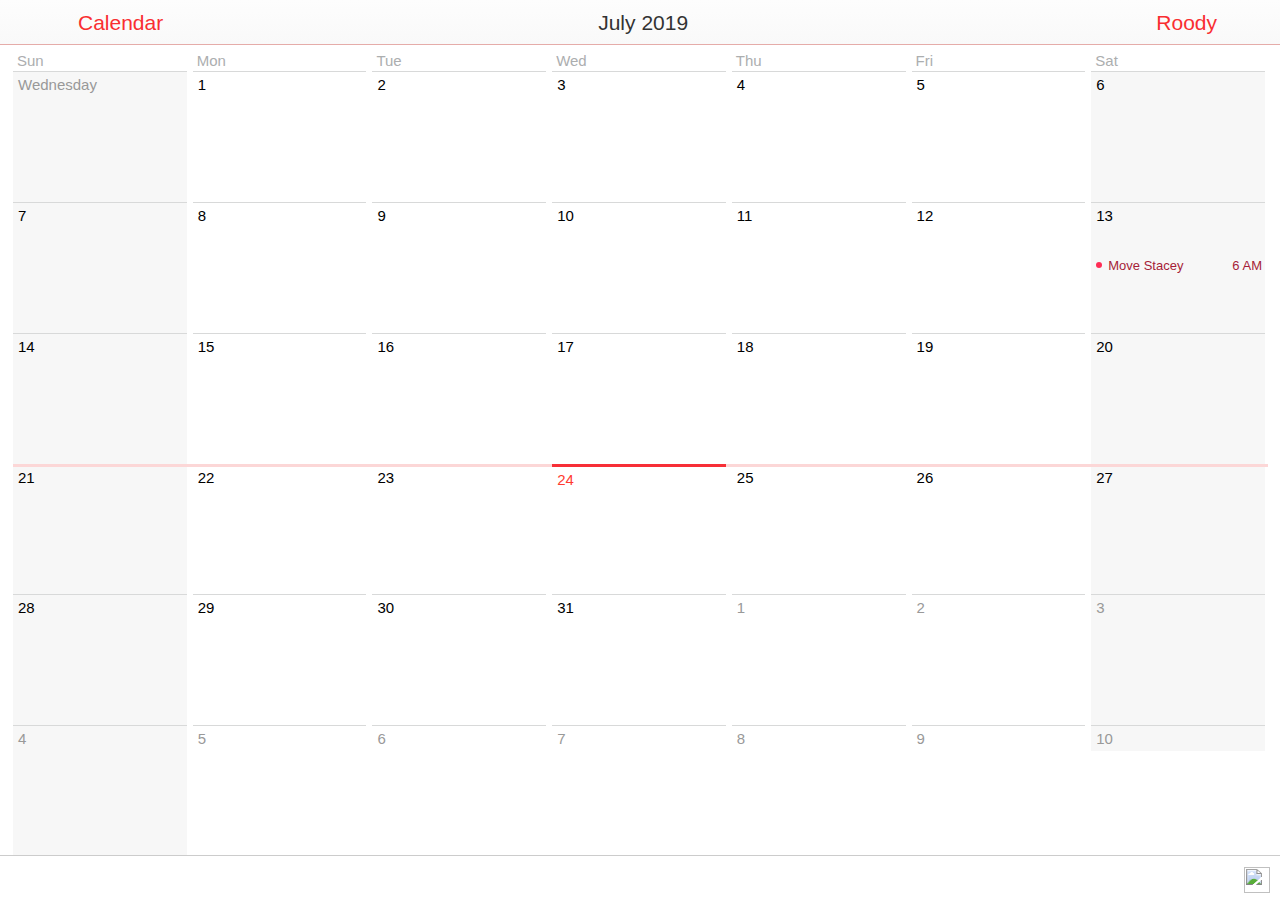
==== Calendar/src/main/webapp/index.html @ 83109dc8 "moved index.html" ====
<!DOCTYPE html>
<html lang="en-us">
  <head>
    <meta charset="utf-8">
    <link rel="shortcut icon" type="image/png" href="images/favicon.png">
    <title>iCloud Calendar</title>
    <link rel="stylesheet" href="style/stylesheet.css">
    <link rel="stylesheet" href="style/monthbody.css">
    <style type="text/css">html { touch-action: none; }</style>
    <style type="text/css">
      .atv4.calendar.editable-alarms .alarm-type .label,.atv4.calendar.editable-alarms .alarm-collection .alarm-item .label {
        line-height:1.9
      }
      .atv4.calendar.editable-alarms .alarm-type,.atv4.calendar.editable-alarms .alarm-type .dropdown,.atv4.calendar.editable-alarms,.atv4.calendar.editable-alarms .alarm-collection,.atv4.calendar.editable-alarms .alarm-collection .alarm-item,.atv4.calendar.editable-alarms .alarm-collection .alarm-item .dropdown {
        overflow:visible
      }
      .atv4.calendar.inspector-label.alarm {
        padding-top:7px
      }
    </style>
    <style type="text/css">
      html {
        touch-action: none;
      }
    </style>
    <style type="text/css">
      .sc1970 {
        cursor: auto;
      }
    </style>
    <style type="text/css">
      .atv4.calendar.attachmentsView div.addAttachment.button.sc-small-size label.sc-button-label,.attach-readOnly div.addAttachment.button.sc-small-size label.sc-button-label {
        padding:0 0 0 0;
        margin-right:1px;
        margin-left:10px;
        text-align:left
      }
      .atv4.calendar.attachmentsView div.addAttachment.button.sc-small-size .upload-drop-target-container,.attach-readOnly div.addAttachment.button.sc-small-size .upload-drop-target-container {
        display:block
      }
      .atv4.calendar.attachmentsView div.addAttachment.button.sc-small-size .upload-drop-target-container .upload-drop-target-file,.attach-readOnly div.addAttachment.button.sc-small-size .upload-drop-target-container .upload-drop-target-file {
        position:absolute;
        top:0;
        right:0;
        bottom:0;
        background:black;
        opacity:0;
        cursor:pointer
      }
      .atv4.calendar.attachmentsView .sc-list-view .sc-list-item-view label,.attach-readOnly .sc-list-view .sc-list-item-view label {
        padding-right:16px
      }
      .atv4.calendar.attachmentsView .sc-list-view .sc-list-item-view.sel,.attach-readOnly .sc-list-view .sc-list-item-view.sel {
        background:none
      }
      .atv4.calendar.attachmentsView .sc-list-view .sc-list-item-view a.url,.attach-readOnly .sc-list-view .sc-list-item-view a.url {
        color:#B3B3B3;
        right:20px;
        left:19px;
        position:absolute;
        text-decoration:none;
        top:3px;
        padding-bottom:1px;
        overflow:hidden;
        text-overflow:ellipsis;
        white-space:nowrap
      }
      .atv4.calendar.attachmentsView .sc-list-view .sc-list-item-view a.url.link,.attach-readOnly .sc-list-view .sc-list-item-view a.url.link {
        color:#167efb
      }
      .atv4.calendar.attachmentsView .sc-list-view .sc-list-item-view a.link:hover,.attach-readOnly .sc-list-view .sc-list-item-view a.link:hover {
        text-decoration:underline
      }
      .atv4.calendar.attachmentsView .sc-list-view .sc-list-item-view img.attachment-icon,.attach-readOnly .sc-list-view .sc-list-item-view img.attachment-icon {
        margin-top:2px
      }
      .atv4.calendar.attachmentsView .sc-list-view .sc-list-item-view div.remove-attachment,.attach-readOnly .sc-list-view .sc-list-item-view div.remove-attachment {
        background-image: url("/applications/calendar/1907Project36/frameworks/calendar/secondary/event_inspector/attachments/1907Project36/en-us/stylesheet-1.png");
        background-position: 0px -16px;
        background-repeat:no-repeat;
        width:16px;
        height:16px;
        right:0;
        top:3px;
        position:absolute
      }
      .atv4.calendar.attachmentsView .sc-list-view .sc-list-item-view div.remove-attachment.active,.attach-readOnly .sc-list-view .sc-list-item-view div.remove-attachment.active {
        background-image: url("/applications/calendar/1907Project36/frameworks/calendar/secondary/event_inspector/attachments/1907Project36/en-us/stylesheet-1.png");
        background-position: 0px 0px;
        background-repeat:no-repeat
      }
        .atv4.calendar.attachmentsView .inspector-label.invitee-warning,.attach-readOnly .inspector-label.invitee-warning {
          line-height:16px;color:#686A6C
        }
        .cw-alert.sc-pane.sc-panel a.attachment-alert {
          color:#0067e8
        }
        .cw-alert.sc-pane.sc-panel a.attachment-alert:link,.cw-alert.sc-pane.sc-panel a.attachment-alert:visited {
          text-decoration:none
        }
        .cw-alert.sc-pane.sc-panel a.attachment-alert:hover {
          text-decoration:underline
        }
  </style>
  </head>
  <body class="sc-theme box-shadow border-rad chrome windows webkit en-us sc-blur" style="overflow: hidden;">
    <div class="atv4 calendar sc-view sc-pane sc-main focus" style="left: 0px; right: 0px; top: 0px; bottom: 0px; min-width: 950px; min-height: 550px;">
      <div class="sc-view app-view" style="left: 0px; right: 0px; top: 0px; bottom: 0px; ">
        <div class="atv4 calendar sc1970 sc-view sc-split-view split sc-layout-horizontal" style="left: 0px; right: 0px; top: 0px; bottom: 0px; ">
          <div class="atv4 calendar sc1970 sc-view right main-content" style="left: 0px; top: 0px; bottom: 0px; width: 100%;">
            <div class="atv4 calendar sc1970 sc-view main-header" style="left: 0px; right: 0px; top: 0px; height: 44px; ">
              <div class="atv4 calendar sc1970 sc-view navigation-control display-header month-view" style="left: 50%; top: 4px; width: 203.188px; height: 36px; margin-left: calc(-197.875px  / 2);">
                <div id="sc2117" class="atv4 calendar sc1970 sc-view sc-label-view navigation-control-date large-display-text label sc-huge-size" style="left: 1px; right: 0px; top: 0px; bottom: 0px; text-align: center;"></div>
                <div id="sc2119" class="atv4 calendar sc1970 sc-view arrow previous-arrow" style="left: 0px; width: 36px; top: 0px; height: 36px; ">
                  <div class="arrow-image"></div>
                </div>
                <div id="sc2122" class="atv4 calendar sc1970 sc-view arrow next-arrow" style="right: 0px; width: 36px; top: 0px; height: 36px; ">
                  <div class="arrow-image"></div>
                </div>
              </div>
              <div class="atv4 icloud-controls calendar sc1970 sc-view app-switcher" style="left: 0px; width: 180.229px; top: 0px; height: 44px;">
                <div class="atv4 icloud-controls calendar borderless sc1970 sc-view sc-button-view large-display-text button sc-huge-size" style="left: 13px; right: 0px; top: -6px; bottom: 0px; ">
                  <label id="sc2326-label" class="sc-button-label sc-huge-size ellipsis">Calendar</label>
                  <div class="icloud-text image"></div>
                </div>
              </div>
              <div class="atv4 icloud-controls calendar sc1970 sc-view account-menu" style="right: 0px; top: 0px; width: 129.896px; height: 44px;">
                <div class="atv4 icloud-controls calendar borderless sc1970 sc-view sc-button-view account-menu large-display-text button sc-huge-size" style="left: 0px; right: 45px; top: -5px; bottom: 0px;">
                  <label id="sc2328-label" class="sc-button-label sc-huge-size ellipsis">Roody</label>
                </div>
              </div>
            </div>
            <div class="atv4 calendar sc1970 sc-view sc-container-view main-container">
              <div class="atv4 calendar sc1970 sc-view sc-container-view" style="left: 0px; right: 0px; top: 0px; bottom: 0px; min-width: 600px; ">
                <div id="sc2730" class="atv4 calendar sc1970 sc-view month-tab" style="left: 10px; right: 12px; top: 0px; bottom: 0px; ">
                  <div role="grid" class="atv4 calendar sc1970 sc-view month-canvas month month-calendar" style="left: 0px; right: 0px; top: 0px; bottom: 0px;">
                    <div class="labels">  </div>
                    <div class="headings">
                      <div class="col col1">
                        Sun
                      </div>
                      <div class="col col2">
                        Mon
                      </div>
                      <div class="col col3">
                        Tue
                      </div>
                      <div class="col col4">
                        Wed
                      </div>
                      <div class="col col5">
                        Thu
                      </div>
                      <div class="col col6">
                        Fri
                      </div>
                      <div class="col col7">
                        Sat
                      </div>
                    </div>
                    <div class="month-body" role="rowgroup">
                      <div class="row row1">
                        <div role="gridcell" class="col col1 weekend">
                          <div class="cell-container">
                            <div class="dt"></div>
                          </div>
                        </div>
                        <div role="gridcell" class="col col2">
                          <div class="cell-container">
                            <div class="dt"></div>
                          </div>
                        </div>
                        <div role="gridcell" class="col col3">
                          <div class="cell-container">
                            <div class="dt"></div>
                          </div>
                        </div>
                        <div role="gridcell" class="col col4">
                          <div class="cell-container">
                            <div class="dt"></div>
                          </div>
                        </div>
                        <div role="gridcell" class="col col5">
                          <div class="cell-container">
                            <div class="dt"></div>
                          </div>
                        </div>
                        <div role="gridcell" class="col col6">
                          <div class="cell-container">
                            <div class="dt"></div>
                          </div>
                        </div>
                        <div role="gridcell" class="col col7 weekend">
                          <div class="cell-container">
                            <div class="dt"></div>
                          </div>
                        </div>
                      </div>
                      <div class="row row2">
                        <div role="gridcell" class="col col1 weekend">
                          <div class="cell-container">
                            <div class="dt"></div>
                          </div>
                        </div>
                        <div role="gridcell" class="col col2">
                          <div class="cell-container">
                            <div class="dt"></div>
                          </div>
                        </div>
                        <div role="gridcell" class="col col3">
                          <div class="cell-container">
                            <div class="dt"></div>
                          </div>
                        </div>
                        <div role="gridcell" class="col col4">
                          <div class="cell-container">
                            <div class="dt"></div>
                          </div>
                        </div>
                        <div role="gridcell" class="col col5">
                          <div class="cell-container">
                            <div class="dt"></div>
                          </div>
                        </div>
                        <div role="gridcell" class="col col6">
                          <div class="cell-container">
                            <div class="dt"></div>
                          </div>
                        </div>
                        <div role="gridcell" class="col col7 weekend">
                          <div class="cell-container">
                            <div class="dt"></div>
                          </div>
                        </div>
                      </div>
                      <div class="row row3">
                        <div role="gridcell" class="col col1 weekend">
                          <div class="cell-container">
                            <div class="dt"></div>
                          </div>
                        </div>
                        <div role="gridcell" class="col col2">
                          <div class="cell-container">
                            <div class="dt"></div>
                          </div>
                        </div>
                        <div role="gridcell" class="col col3">
                          <div class="cell-container">
                            <div class="dt"></div>
                          </div>
                        </div>
                        <div role="gridcell" class="col col4">
                          <div class="cell-container">
                            <div class="dt"></div>
                          </div>
                        </div>
                        <div role="gridcell" class="col col5">
                          <div class="cell-container">
                            <div class="dt"></div>
                          </div>
                        </div>
                        <div role="gridcell" class="col col6">
                          <div class="cell-container">
                            <div class="dt"></div>
                          </div>
                        </div>
                        <div role="gridcell" class="col col7 weekend">
                          <div class="cell-container">
                            <div class="dt"></div>
                          </div>
                        </div>
                      </div>
                      <div class="row row4">
                        <div role="gridcell" class="col col1 weekend">
                          <div class="cell-container">
                            <div class="dt"></div>
                          </div>
                        </div>
                        <div role="gridcell" class="col col2">
                          <div class="cell-container">
                            <div class="dt"></div>
                          </div>
                        </div>
                        <div role="gridcell" class="col col3">
                          <div class="cell-container">
                            <div class="dt"></div>
                          </div>
                        </div>
                        <div role="gridcell" class="col col4">
                          <div class="cell-container">
                            <div class="dt"></div>
                          </div>
                        </div>
                        <div role="gridcell" class="col col5">
                          <div class="cell-container">
                            <div class="dt"></div>
                          </div>
                        </div>
                        <div role="gridcell" class="col col6">
                          <div class="cell-container">
                            <div class="dt"></div>
                          </div>
                        </div>
                        <div role="gridcell" class="col col7 weekend">
                          <div class="cell-container">
                            <div class="dt"></div>
                          </div>
                        </div>
                      </div>
                      <div class="row row5">
                        <div role="gridcell" class="col col1 weekend">
                          <div class="cell-container">
                            <div class="dt"></div>
                          </div>
                        </div>
                        <div role="gridcell" class="col col2">
                          <div class="cell-container">
                            <div class="dt"></div>
                          </div>
                        </div>
                        <div role="gridcell" class="col col3">
                          <div class="cell-container">
                            <div class="dt"></div>
                          </div>
                        </div>
                        <div role="gridcell" class="col col4">
                          <div class="cell-container">
                            <div class="dt"></div>
                          </div>
                        </div>
                        <div role="gridcell" class="col col5">
                          <div class="cell-container">
                            <div class="dt"></div>
                          </div>
                        </div>
                        <div role="gridcell" class="col col6">
                          <div class="cell-container">
                            <div class="dt"></div>
                          </div>
                        </div>
                        <div role="gridcell" class="col col7 weekend">
                          <div class="cell-container">
                            <div class="dt"></div>
                          </div>
                        </div>
                      </div>
                      <div class="row row6" role="row">
                        <div role="gridcell" class="col col1 weekend">
                          <div class="cell-container">
                            <div class="dt"></div>
                          </div>
                        </div>
                        <div role="gridcell" class="col col2 monday ">
                          <div class="cell-container">
                            <div class="dt"></div>
                          </div>
                        </div>
                        <div role="gridcell" class="col col3">
                          <div class="cell-container">
                            <div class="dt"></div>
                          </div>
                        </div>
                        <div role="gridcell" class="col col4">
                          <div class="cell-container">
                            <div class="dt"></div>
                          </div>
                        </div>
                        <div role="gridcell" class="col col5">
                          <div class="cell-container">
                            <div class="dt"></div>
                          </div>
                        </div>
                        <div role="gridcell" class="col col6">
                          <div class="cell-container">
                            <div class="dt"></div>
                          </div>
                        </div>
                        <div role="gridcell" class="col col7">
                          <div class="cell-container">
                            <div class="dt"></div>
                          </div>
                        </div>
                      </div>
                    </div>
                  </div>
                  <div tabindex="0" id="sc2750" class="atv4 calendar sc1970 sc-view sc-collection-view month month-events collection num-rows5" style="left: 0px; right: 0px; top: 27px; bottom: 0px;">
                    <div id="sc2750-1" class="atv4 calendar sc1970 sc-view sc-collection-item sc-static-layout event timed single-day row2 col7"><div class="container" style="top: 28px; color:#a61d37;">
                        <div class="bg" style="background-color: rgb(255, 45, 85);"></div>
                        <div class="event-dot small" style="background-color: #ff2d55;"></div>
                        <div class="time">6 <span class="ampm">AM</span></div>
                        <div class="title">Move Stacey</div>
                      </div>
                    </div>
                    <div id="sc2750-216" class="atv4 calendar sc1970 sc-view sc-collection-item sc-static-layout event sel timed single-day row4 col1">

                    </div>
                  </div>
                </div>
              </div>
            </div>
            <div class="atv4 calendar sc1970 sc-view main-footer" style="left: 0px; right: 0px; bottom: 0px; height: 44px; ">
              <div class="atv4 calendar sc1970 sc-view first-section sc-static-layout" style="left: 0px; right: 0px; top: 7px; bottom: 0px; flex-basis: 122.719px;">
              </div>
              <div class="atv4 calendar sc1970 sc-view middle-section sc-static-layout">

              </div>
              <div class="sc1970 sc-view last-section sc-static-layout" style="flex-basis: 122.719px;">
                <div role="button" title="New Event" alt="New Event" id="sc2298" class="atv4 calendar borderless sc1970 sc-view sc-button-view sc-static-layout button sc-regular-size icon" style tabindex="0">
                  <label class="sc-button-label sc-regular-size icon">
                    <img src="images/add_event.png" class="icon add-event-icon">
                  </label>
                </div>
              </div>
            </div>
          </div>
        </div>
        <div class="sc-view app-line top"></div>
        <div class="sc-view app-line bottom"></div>
      </div>
    </div>
    <div role="dialog" class="atv4 calendar sc-view sc-pane sc-panel sc-palette sc-picker pop-over event-inspector-panel focus picker popme" style="left: 482.703px; width: 380px; top: 235px; height: 496px; max-height: 612px;">
      <div class="sc-pointer" style="margin-top: 0px"></div>
      <div class="sc-view picker-contentView" style="left: 0px; right: 0px; top: 0px; bottom: 0px; ">
        <div class="atv4 calendar sc-view event-inspector-bottom" style="left: 5px; right: 5px; bottom: 1px; height: 43px; ">
          <div id="sc4861" class="atv4 calendar sc-view text-align-left" style="left: 12px; width: 120px; bottom: 4px; height: 26px; ">
            <div class="atv4 calendar borderless sc-view sc-button-view delete-button sc-static-layout button sc-regular-size" style="left: 0px; width: auto; bottom: 0px; height: 26px;">
              <label id="sc4957-label" class="sc-button-label sc-regular-size ellipsis">Delete</label>
            </div>
          </div>
          <div class="sc-view text-align-right" style="right: 14px; width: 220px; bottom: 4px; height: 26px; ">
            <div class="atv4 calendar borderless sc-view sc-button-view vertical-align-middle sc-static-layout button sc-regular-size cancel" style="right: 23px; width: auto; bottom: 0px; height: 26px;">
              <label id="sc4852-label" class="sc-button-label sc-regular-size ellipsis">Cancel</label>
            </div>
            <div class="calendar sc-view action-button-separator vertical-align-middle sc-static-layout"></div>
            <div class="atv4 calendar borderless sc-view sc-button-view vertical-align-middle sc-static-layout button sc-regular-size def" style="right: 0px; width: auto; bottom: 0px; height: 26px;">
              <label class="sc-button-label sc-regular-size ellipsis">OK</label>
            </div>
          </div>
        </div>
        <div class="sc-view sc-container-view" style="left: 10px; right: 10px; top: 1px; bottom: 45px; ">
          <div class="atv4 calendar sc-view event-panel-content-view" style="left: 0px; right: 0px; top: 0px; bottom: 0px; ">
            <div class="atv4 calendar sc-view sc-text-field-view inspector-title not-empty text-field sc-huge-size" style="left: 10px; right: 44px; top: 10px; height: 32px;">
              <div class="border"></div>
              <div class="padding">
                <div aria-hidden="true" class="hint ellipsis sc-hidden">Event Title</div>
                <input class="field" style="color: rgb(60, 130, 34);">
              </div>
            </div>
            <div class="atv4 square calendar-popup sc-view sc-button-view sc-select-view custom-popup-button calendar-selector-popup color-menu-editable-inspector button sc-regular-size icon" style="right: 10px; width: 30px; top: 10px; height: 31px;">
              <label class="sc-button-label sc-regular-size ellipsis">
                <div class="selected-color " style="background-color:#65db39">
                  <div class="swatch-image"></div>
                </div>
              </label>
            </div>
            <div class="atv4 calendar sc-view sc-text-field-view text-field sc-regular-size" style="left: 10px; right: 10px; top: 47px; height: 26px;">
              <div class="border"></div>
              <div class="padding">
                <div class="hint ellipsis">
                  Location
                </div>
                <input class="field">
              </div>
            </div>
            <div class="atv4 calendar sc-view sc-container-view" style="left: 0px; right: 0px; top: 82px; bottom: 0px; ">
              <div class="atv4 calendar sc-view sc-scroll-view falloff-scroll scroll" style="left: 0px; right: 0px; top: 0px; bottom: 14px; ">
                <div class="atv4 calendar sc-view sc-container-view" style="left: 0px; right: 0px; top: 0px; bottom: 0px; ">
                  <div class="atv4 calendar sc-view" style="left: 7px; right: 10px; top: 0px; height: 349px;">
                    <div class="atv4 calendar sc-view sc-label-view inspector-label label sc-regular-size" style="left: 0px; width: 81px; top: 4px; height: 19px; text-align: right; ">all-day</div>
                    <div class="atv4 calendar sc-view sc-button-view sc-checkbox-view sc-checkbox-control checkbox sc-regular-size" style="left: 83px; width: 20px; top: 5px; height: 20px; ">
                      <span class="button"></span>
                      <span class="label sc-regular-size"></span>
                    </div>
                    <div class="atv4 calendar sc-view sc-label-view inspector-label label sc-regular-size" style="left: 0px; width: 81px; top: 34px; height: 19px; text-align: right; ">from</div>
                    <div class="atv4 calendar sc-view sc-text-field-view not-empty text-field sc-regular-size" style="left: 88px; width: 103px; top: 29px; height: 26px; ">
                      <div class="border"></div>
                      <div class="padding">
                        <input class="field" type="text" name="sc5543" value="5/8/2019">
                      </div>
                    </div>
                    <div class="atv4 calendar sc-view event-time-fields" style="left: 195px; right: 0px; top: 29px; height: 26px; ">
                      <div class="atv4 calendar sc-view sc-text-field-view time-meridian not-empty text-field sc-regular-size" style="left: 0px; width: 59px; top: 0px; height: 26px; ">
                        <div class="border"></div>
                        <div class="padding">
                          <div aria-hidden="true" class="hint ellipsis sc-hidden"></div>
                          <input aria-label="" class="field" type="text" name="sc5560" value="12:00" spellcheck="false" tabindex="-1" maxlength="5096">
                        </div>
                      </div>
                      <div class="dropdown calendar atv4 sc-view sc-button-view sc-select-view time-meridian select-field-margin button sc-regular-size" style="left: 0px; right: 0px; top: 0px; bottom: 0px;">
                        <label id="sc5725-label" class="sc-button-label sc-regular-size ellipsis">PM</label>
                      </div>
                    </div>
                    <div id="sc4672" class="atv4 calendar sc-view sc-label-view inspector-label label sc-regular-size" style="left: 0px; width: 81px; top: 65px; height: 19px; text-align: right; ">to</div>
                    <div class="atv4 calendar sc-view sc-text-field-view not-empty text-field sc-regular-size" style="left: 88px; width: 103px; top: 60px; height: 26px;">
                      <div class="border"></div>
                      <div class="padding">
                        <div aria-hidden="true" class="hint ellipsis sc-hidden"></div>
                        <input aria-label="" class="field" type="text" name="sc4676" value="5/9/2019" spellcheck="true" maxlength="5096">
                      </div>
                    </div>
                    <div class="atv4 calendar sc-view event-time-fields" style="left: 195px; right: 0px; top: 60px; height: 26px; ">
                      <div class="atv4 calendar sc-view sc-text-field-view time-meridian not-empty text-field sc-regular-size" style="left: 0px; width: 59px; top: 0px; height: 26px;">
                        <div class="border"></div>
                        <div class="padding">
                          <div aria-hidden="true" class="hint ellipsis sc-hidden">
                          </div>
                          <input aria-label="" class="field" type="text" name="sc4693" value="1:00" spellcheck="false" maxlength="5096">
                        </div>
                      </div>
                      <div class="dropdown calendar atv4 sc-view sc-button-view sc-select-view time-meridian select-field-margin button sc-regular-size" style="left: 0px; right: 0px; top: 0px; bottom: 0px;">
                        <label id="sc4830-label" class="sc-button-label sc-regular-size ellipsis">PM</label>
                      </div>
                    </div>
                    <div class="atv4 calendar sc-view repeatTop" style="left: 0px; right: 0px; top: 101px; height: 26px; ">
                      <div id="sc4993" class="atv4 calendar sc-view sc-label-view inspector-label text-wrapping label sc-regular-size" style="left: 0px; width: 81px; top: 4px; height: 18px; text-align: right; ">repeat</div>
                      <div class="dropdown calendar atv4 sc-view sc-button-view sc-select-view button sc-regular-size" style="left: 88px; right: 0px; top: 0px; height: 26px;">
                        <label id="sc5059-label" class="sc-button-label sc-regular-size ellipsis">None</label>
                      </div>
                    </div>
                    <div class="atv4 calendar sc-view editable-alarms" style="left: 0px; right: 0px; top: 137px; height: 22px; ">
                      <div class="atv4 calendar sc-view alarm-type" style="left: 0px; right: 0px; top: 2px; height: 22px; ">
                        <div id="sc5118" class="atv4 calendar sc-view sc-label-view label inspector-label sc-regular-size" style="left: 0px; width: 81px; top: 0px; bottom: 0px; text-align: right;">alert</div>
                        <div class="dropdown calendar atv4 sc-view sc-button-view sc-select-view button sc-regular-size" style="left: 88px; right: 0px; top: 0px; bottom: 0px;">
                          <label id="sc5130-label" class="sc-button-label sc-regular-size ellipsis">None</label>
                        </div>
                      </div>
                    </div>
                    <div class="atv4 calendar sc-view" style="left: 0px; right: 0px; top: 174px; height: 38px; ">
                      <div id="sc5204" class="atv4 calendar sc-view sc-label-view inspector-label label sc-regular-size" style="left: 0px; width: 81px; top: 11px; height: 18px; text-align: right; ">invitees</div>
                      <div class="atv4 calendar sc-view" style="left: 88px; right: 0px; bottom: 7px; height: 30px; ">
                        <div class="atv4 calendar sc-view sc-text-field-view ck-ac-text-field-view add-invitee text-field sc-regular-size" style="left: 0px; right: 0px; top: 3px; height: 23px; ">
                          <div class="border"></div>
                          <div class="padding">
                            <div aria-hidden="true" class="hint ellipsis">Add Invitee…</div>
                            <input aria-label="Add Invitee…" class="field" type="text" name="sc5215" value="" spellcheck="false" tabindex="-1" maxlength="5096">
                          </div>
                        </div>
                      </div>
                    </div>
                    <div class="atv4 calendar sc-view attachmentsView" style="left: 0px; right: 0px; bottom: 110px; height: 37px; ">
                      <div class="atv4 calendar sc-view" style="left: 0px; right: 0px; top: 0px; bottom: 0px; ">
                        <div id="sc5337" class="atv4 calendar sc-view sc-label-view inspector-label label sc-regular-size" style="left: 0px; width: 81px; top: 16px; height: 18px; text-align: right; ">attachments</div>
                        <div class="atv4 calendar borderless sc-view sc-button-view addAttachment button sc-small-size" style="left: 80px; bottom: 3px; height: 22px; width: 83.0938px;">
                          <label id="sc5383-label" class="sc-button-label sc-small-size ellipsis">Add File…</label>
                          <div class="upload-drop-target-container">
                            <input class="upload-drop-target-file" type="file" multiple="multiple">
                          </div>
                        </div>
                      </div>
                    </div>
                    <div class="atv4 calendar sc-view url-view" style="left: 0px; right: 0px; bottom: 70px; height: 35px; ">
                      <div id="sc4795" class="atv4 calendar sc-view sc-label-view inspector-label label sc-regular-size" style="left: 0px; width: 81px; top: 7px; height: 19px; text-align: right; ">url</div>
                      <div tabindex="0" id="sc4799" class="atv4 calendar sc-view sc-text-field-view text-field sc-regular-size" style="left: 88px; right: 0px; top: 3px; height: 20px; ">
                        <div class="border"></div>
                        <div class="padding">
                          <div aria-hidden="true" class="hint ellipsis">None</div>
                          <input aria-label="None" class="field" type="text" name="sc4799" value="" spellcheck="false" tabindex="-1" maxlength="5096">
                        </div>
                      </div>
                    </div>
                    <div class="atv4 calendar sc-view note-view" style="left: 0px; right: 0px; bottom: 4px; height: 64px; ">
                      <div id="sc4805" class="atv4 calendar sc-view sc-label-view inspector-label label sc-regular-size" style="left: 0px; width: 81px; top: 7px; height: 19px; text-align: right; ">note</div>
                      <div tabindex="0" id="sc4809" class="atv4 calendar sc-view sc-text-field-view note-field text-area sc-regular-size" style="left: 88px; right: 0px; top: 3px; height: 59px; min-height: 59px; ">
                        <div class="border"></div>
                        <div class="padding">
                          <div aria-hidden="true" class="hint ">None</div>
                          <textarea aria-label="None" aria-multiline="true" class="field" name="sc4809" spellcheck="true" tabindex="-1" maxlength="10000" style="height: 56px; overflow: hidden;"></textarea>
                        </div>
                      </div>
                    </div>
                    </div>
                  </div>
                </div>
              </div>
            </div>
          </div>
        </div>
      </div>
    </div>
  </body>
</html>
<script src="javascript/main.js"></script>
<script src="javascript/header.js"></script>
<script src="javascript/event.js"></script>
---- Calendar/src/main/webapp/style/stylesheet.css ----
html[Attributes Style] {
    -webkit-locale: "en-us";
}

html {
    -ms-content-zooming: none;
}

html {
    touch-action: none;
}

body {
  position: absolute;
  margin: 0px;
  top: 0px;
  bottom: 0px;
  left: 0px;
  right: 0px;
  font-family: sans-serif;
  font-size: 12px;
  line-height: 1.4;
}

.sc-hidden {
    display: none !important;
}

.sc-view {
  cursor: default;
  overflow: hidden;
  position: absolute;
  margin: 0px;
  border: solid 0 transparent;
  -moz-user-select: -moz none;
  -khtml-user-select: none;
  -ms-user-select: none;
  -webkit-user-select: none;
  user-select: none;
  webkit-touch-callout: none;
  -webkit-tap-highlight-color: rgba(0,0,0,0);
}

.sc-view:focus {
  outline: none;
}

.sc-panel {
    overflow: visible;
    z-index: 100;
}

body {
  margin: 0px;
  padding: 0px;
  -webkit-font-smoothing: antialiased;
  font-family: 'SFNSText', 'Helvetica Neue', sans-serif;
  font-weight: 300;
  font-size: 15px;
  line-height: 1.2;
  -ms-content-zooming: none;
  text-rendering: optimizeLegibility;
}

body {
  background-color: white;
}

.sc-button-view {
    display: inline-block;
    vertical-align: middle;
    text-decoration: none;
}

.sc-button-view.sc-static-layout {
    margin: 0 4px;
}

.sc-view.sc-static-layout {
    position: relative;
}

.sc-pane {
  box-sizing: border-box;
  -webkit-box-sizing: border-box;
  -moz-box-sizing: border-box;
}

.atv4.button {
    cursor: pointer;
    border: 0px none;
    vertical-align: top;
    box-sizing: border-box;
    -webkit-box-sizing: border-box;
    -moz-box-sizing: border-box;
}

.app-line {
  z-index: 1;
  border-top: 1px solid;
}

.app-line.top {
  border-color: #e5aca9;
}

.app-line.top {
  left: 0px;
  right: 0px;
  top: 44px;
  height: 0px;
}

.app-line.bottom {
  border-color: #ccc;
}

.app-line.bottom {
  left: 0px;
  right: 0px;
  bottom: 44px;
  height: 0px;
}

.sc-label-view.sc-regular-size {
    font-size: 12px;
}


/* ------------------------ Header ---------------------------- */

.atv4.calendar.sc-main .main-header {
  background-image: -webkit-linear-gradient(#fdfdfd, #f9f9f9);
  background-image: linear-gradient(#fdfdfd, #f9f9f9);
}

.sc-label-view {
  text-align: left;
  white-space: pre-line;
}

.atv4.sc-label-view {
  color: #000;
}

.atv4.sc-huge-size {
  font-size: 21px;
}

.atv4.sc-label-view.sc-huge-size {
  line-height: 27px;
}

strong {
  font-weight: 500;
}

.next-arrow {
  right: 0px;
}

.display-header .next-arrow .arrow-image {
  left: 7px;
  background-position: -104px -690px;
}

/* ------------------------ End Header ---------------------------- */


.main-container {
  left: 0px;
  right: 0px;
  top: 44px;
  bottom: 44px;
  border-top: 1px solid #e5aca9;
  border-bottom: 1px solid #ccc;
  cursor: auto;
  overflow: hidden;
  margin: 0px;
  border: solid 0 transparent;
  user-select: none;
}

.headings {
  font-size: 15px;
  color: #acaeaf;
  top: 0px;
  height: 27px;
  line-height: 34px;
  left: 0px;
  right: 0;
}

.month-canvas.month .headings div {
  cursor: default;
  text-align: left;
  margin-left: 7px;
}

.atv4.icloud-controls.account-menu .sc-button-view.button .sc-button-label {
    text-align: right;
    padding-right: 18px;
}

.month .month-body {
  left: 0;
  right: 0;
  bottom: 0;
}

.month .row {
  left: 0;
  right: 0;
}

.month .row1 {
  top: 0;
}

.atv4 .large-display-text {
  /*font-family: 'SFNSDisplay', 'SFNSText', 'Helvetica Neue', sans-serif;*/
  font-family: 'Helvetica';
}

.month-canvas.month .month-body .row .this-week-line {
  left: 3px;
  right: 0;
  top: 0;
  height: 3px;
  background-color: #fcd7d7;
  z-index: 1;
}

div.col .cell-container {
  left: 3px;
  right: 3px;
  top: 0;
  bottom: 0;
  border-top: 1px solid #d8d9d9;
}

.today::before {
  content: '';
  display: inline-block;
  height: 3px;
  background: #f72f37;
  position: absolute;
  left: 3px;
  right: 3px;
  z-index: 2;
}

div.col.today .cell-container {
  border-top: 3px solid #fcd7d7;
}

.month-body div .col.today div {
  color: #ff3b30;
  font-weight: 500;
}

.atv4.calendar.month-canvas.month .month-body .off-month .cell-container {
  color: #999;
}

.dt {
  top: 4px;
  left: 5px;
  font-family: 'SFNSText', 'Helvetica Neue', sans-serif;
  font-size: 15px;
  font-weight: 300;
  line-height: 18px;
  text-rendering: optimizeLegibility;
}

.month-canvas.month .month-body .row div.col.weekend .cell-container {
  background-color: #f7f7f7;
}


/* ---------------------------- Footer -------------------------*/

.atv4.calendar.right.main-content .main-footer {
  display: -webkit-box;
  display: -moz-box;
  display: -ms-flexbox;
  display: -webkit-flex;
  display: flex;
  -webkit-box-flex-flow: row nowrap;
  -moz-box-flex-flow: row nowrap;
  -webkit-flex-flow: row nowrap;
  -ms-flex-flow: row nowrap;
  flex-flow: row nowrap;
}

.atv4.calendar.right.main-content .main-footer>* {
  display: -webkit-box;
  display: -moz-box;
  display: -ms-flexbox;
  display: -webkit-flex;
  display: flex;
  -webkit-box-flex-flow: row nowrap;
  -moz-box-flex-flow: row nowrap;
  -webkit-flex-flow: row nowrap;
  -ms-flex-flow: row nowrap;
  flex-flow: row nowrap;
}

.atv4.calendar.right.main-content .main-footer .last-section {
  -webkit-box-flex: 1 1 auto;
  -moz-box-flex: 1 1 auto;
  -webkit-flex: 1 1 auto;
  -ms-flex: 1 1 auto;
  flex: 1 1 auto;
  -ms-flex-pack: end;
  -webkit-justify-content: flex-end;
  justify-content: flex-end;
}

.atv4.sc-checkbox-view {
    color: #1a1a1a;
    margin-right: 4px;
    margin-left: 4px;
    vertical-align: middle;
    text-align: left;
}

.atv4.sc-regular-size {
    font-size: 13px;
}

.borderless.sc-button-view.button {
  margin: 0px;
  cursor: pointer;
}

.sc-regular-size.borderless.button {
    height: 44px;
}


/*  ----------------------- Footer Button Label ---------------------- */

.ellipsis {
    white-space: nowrap;
    overflow: hidden;
    text-overflow: ellipsis;
    -o-text-overflow: ellipsis;
    -ms-text-overflow: ellipsis;
}


/* ------------------------------New Event Button --------------- */

.sc-button-label {
    vertical-align: top;
}

.sc-button-view label {
    position: relative;
    display: block;
    line-height: 21px;
    text-align: center;
}

.atv4.button .sc-button-label {
    cursor: inherit;
    position: relative;
    display: block;
    text-align: center;
    margin-top: 0px;
    margin-left: 4px;
    margin-right: 4px;
    padding: 0px 5px 0px 5px;
}

.sc-regular-size.button .sc-button-label {
  font-size: 13px;
  min-height: 27px;
  line-height: 26px;
}

.atv4.borderless.sc-button-view.button .sc-button-label {
  cursor: inherit;
  top: 50%;
  color: #167efb;
  margin: 0px;
  padding: 0px 0px 0px 0px;
}

.atv4.sc-regular-size.borderless.button .sc-button-label {
  font-size: 17px;
  line-height: 24px;
  margin-top: -12px;
  padding: 0px 0px 0px 0px;
}

.main-footer .calendar.button.borderless .sc-button-label {
    color: #ff3b30;
}

.windows.webkit .atv4.sc-regular-size.borderless.button .sc-button-label {
    line-height: 25px;
}


/* ------------------------------- Image ----------------------------*/

.sc-view img {
    border: none;
}

.sc-button-view img {
    vertical-align: middle;
    margin-right: 2px;
    position: relative;
    top: -2px;
    left: -2px;
}

.button .add-event-icon {
    background-image: url(/C:/Users/Roody/Documents/GitHub/Calendar/images/background.png);
    background-position: -78px -503px;
    background-repeat: no-repeat;
}

.button .add-event-icon:hover {
    background-image: url(/C:/Users/Roody/Documents/GitHub/Calendar/images/background.png);
    background-position: -26px -529px;
    background-repeat: no-repeat;
}

.sc-button-label img {
    margin-right: 4px;
}

.sc-button-view.button .sc-button-label img {
    top: 1px;
    left: 0px;
    vertical-align: baseline;
}

.button.borderless img.icon {
    width: 26px;
    height: 26px;
}

.atv4.sc-pane.sc-picker.sc-panel.perfectBottom:after, .atv4.sc-pane.sc-picker.sc-panel.perfectTop:after, .atv4.sc-pane.sc-picker.sc-panel.perfectRight:after, .atv4.sc-pane.sc-picker.sc-panel.perfectLeft:after {
    border: 1px solid #d6d6d6;
    border: 1px solid rgba(0,0,0,0.1);
    position: absolute;
    top: -5px;
    bottom: -5px;
    left: 4px;
    right: 4px;
    padding-top: 5px;
    padding-bottom: 5px;
    border-radius: 5px;
    content: '';
}

.atv4.calendar.button.borderless.delete-button .sc-button-label, .sidebar-footer .atv4.calendar.button.borderless .sc-button-label, .main-footer .atv4.calendar.button.borderless .sc-button-label {
    color: #ff3b30;
}

.atv4.sc-pane.sc-panel:before {
    position: absolute;
    top: -5px;
    bottom: 0px;
    left: 0px;
    right: 0px;
    height: 100%;
    width: 100%;
    padding-top: 5px;
    padding-bottom: 5px;
    border-radius: 8px;
    content: '';
    background-color: white;
    box-shadow: 0px 0px 15px rgba(0,0,0,0.15), 0px 0px 1px 1px rgba(0,0,0,0.1);
}

.sc-pane.sc-picker.sc-panel:before {
    top: -9px;
    padding-top: 9px;
    padding-bottom: 9px;
}

/*---------------------- New Event Bottom Pointer ---------------------*/

.sc-pane.sc-panel.sc-picker .perfectLeft {
    position: absolute;
    width: 25px;
    height: 51px;
    top: 20px;
    right: -25px;
}

.sc-picker .perfectTop {
    position: absolute;
    width: 51px;
    height: 25px;
    bottom: -25px;
    left: 50%;
    margin-left: -25px;
}

.atv4.sc-pane.sc-picker .sc-pointer {
    background-image: url(/C:/Users/Roody/Documents/GitHub/Calendar/images/background.png);
    background-position: -134px -690px;
    background-repeat: no-repeat;
    position: absolute;
    width: 33px;
    height: 15px;
    z-index: 2;
}

.sc-pointer.perfectTop {
    bottom: -24px;
    left: 50%;
    margin-left: -17px;
}

.sc-pointer.perfectTop.extra-right {
    right: 6px;
    left: auto;
    margin-left: 0px;
}


/* ------------------------------- New Even Content ---------------- */

.sc-pane.sc-panel>.sc-view {
    border: 0px #444 solid;
}

.sc-picker.sc-panel>.sc-view {
    z-index: 1;
}

.sc-panel.pop-over .picker-contentView {
    overflow: visible;
}

.event-inspector-bottom {
    border-top: 1px solid #d9d9d9;
}

.month .col1, .safari .month .drag-view.col1 {
    width: 14.285714285714286%;
    left: 0%;
    right: auto;
}

.month .col7, .safari .month .drag-view.col7 {
    width: 14.285714285714286%;
    left: 85.714285714285716%;
    right: auto;
}

.month-events .sc-collection-item .title, .month-events .sc-collection-item .time, .month-events .sc-collection-item .end-time {
    position: static;
    display: block;
    padding-top: 3px;
    height: 18px;
    z-index: 13;
}

.month-events .sc-collection-item .title {
    margin-left: 19px;
    margin-right: 4px;
}

.month-events .sc-collection-item.timed .title {
    margin-right: 0;
}

.month-events .multi-row, .month-events .timed, .month-events .allday {
    position: absolute !important;
    overflow: hidden;
    line-height: 11px;
}

.month.num-rows5 .row1, .month.num-rows5 .row2, .month.num-rows5 .row3, .month.num-rows5 .row4, .month.num-rows5 .row5, .month.num-rows5 .row6 {
    height: 20%;
}

.month.num-rows5 .row2 {
  top: 20%;
}

/* --------------------------- New Event Right Buttons ------------- */

.text-align-right {
    text-align: right;
}

.calendar.vertical-align-middle {
    vertical-align: middle;
}

.sc-button-view.button.sc-static-layout {
    margin-left: 6px;
    margin-right: 6px;
}

.calendar.action-button-separator {
    display: inline-block;
    width: 1px;
    background-color: #dad9d4;
}

.event-inspector-bottom .action-button-separator {
    height: 20px;
    right: 11px;
}

.windows.webkit .atv4.sc-text-field-view.sc-huge-size {
    line-height: 29px;
}

.sc-text-field-view {
    border: none;
    overflow: visible;
    background: white;
}

.atv4.sc-text-field-view {
    color: #1a1a1a;
    border: 0px none;
    vertical-align: top;
    outline: none;
    box-sizing: border-box;
    -webkit-box-sizing: border-box;
    -moz-box-sizing: border-box;
}

.sc-text-field-view.sc-huge-size {
    font-size: 21px;
    line-height: 27px;
}

.calendar.inspector-title {
    font-size: 21px;
    color: #2B2B2B;
}

.sc-huge-size.text-field {
    min-height: 31px;
    max-height: 31px;
}

.sc-text-field-view.sc-huge-size {
    line-height: 29px;
}

.sc-text-field-view .border {
    position: absolute;
    top: 0px;
    left: 0px;
    bottom: 0px;
    right: 0px;
}

.webkit .sc-text-field-view .border {
    -webkit-appearance: textfield;
}

.atv4.sc-text-field-view .border {
    position: absolute;
    top: 0px;
    left: 0px;
    bottom: 0px;
    right: 0px;
    border: 1px;
    box-sizing: border-box;
    -webkit-box-sizing: border-box;
    -moz-box-sizing: border-box;
    border-style: solid;
    border-color: #d9d9d9;
    border-radius: 2px;
    -webkit-appearance: none !important;
    -webkit-transition-property: box-shadow, border;
    -moz-transition-property: box-shadow, border;
    transition-property: box-shadow, border;
    -webkit-transition-duration: 0.35s;
    -moz-transition-duration: 0.35s;
    transition-duration: 0.35s;
    box-shadow: inset 0px 1px 0px 0px #fafafa;
    -webkit-box-shadow: inset 0px 1px 0px 0px #fafafa;
    outline: none;
}

.sc-text-field-view .padding {
    top: 0px;
    left: 3px;
    bottom: 0px;
    right: 3px;
    position: absolute;
}

.atv4.sc-text-field-view .padding {
    left: 7px;
    right: 8px;
    top: 2px;
    bottom: 2px;
    box-sizing: border-box;
    -webkit-box-sizing: border-box;
    -moz-box-sizing: border-box;
    overflow: hidden;
    line-height: inherit;
}

body, dl, dt, dd, ul, ol, li, h1, h2, h3, h4, h5, h6, pre, code, form, fieldset, input, textarea, p, blockquote, th, td {
    margin: 0;
    padding: 0;
}

input, textarea, select {
    font-family: inherit;
    font-size: inherit;
    font-weight: inherit;
    -webkit-font-smoothing: inherit;
}

body textarea, body input {
    font-family: 'SFNSText', 'Helvetica Neue', sans-serif;
}

.windows.chrome .atv4.calendar.navigation-control .navigation-control-date {
  margin-top: 5px;
}

.sc-text-field-view input {
    position: absolute;
    top: 0px;
    left: 0px;
    width: 100%;
    bottom: 0px;
    right: 0px;
    display: block;
    background: transparent;
    vertical-align: middle;
    border: none;
    outline: none;
    -webkit-appearance: none;
}

.sc-text-field-view input {
    color: #1a1a1a;
}

.atv4.calendar.navigation-control .navigation-control-date {
  margin-top: 4px;
  cursor: default;
  pointer-events: none;
}

.padding .field {
    font-size: inherit;
    font-family: inherit;
    outline: none;
    box-sizing: border-box;
    -webkit-box-sizing: border-box;
    -moz-box-sizing: border-box;
    vertical-align: middle;
    line-height: inherit;
}

.atv4.square.button {
    border: 1px solid #d9d9d9;
    border-radius: 3px;
    box-shadow: 0px 1px 1px #fafafa;
    background-color: #fafafa;
}

.atv4.calendar.navigation-control .navigation-control-date {
  color: #333;
}

.atv4.calendar.label.sc-huge-size {
  font-weight: 300;
}

.sc-regular-size.square.button {
    height: 26px;
    max-height: 26px;
    min-height: 26px;
    min-width: 68px;
}

.sc-select-view.calendar-selector-popup.color-menu-editable-inspector {
    min-width: 30px;
    max-height: 31px;
}

.square.button .sc-button-label {
    color: #167efb;
}

.square.button .sc-button-label {
    font-size: 15px;
    line-height: 24px;
}

.calendar-popup.sc-select-view .sc-button-label {
    position: absolute;
    left: 0;
    top: 0;
    right: 0;
    bottom: 0;
}

.square.button .sc-button-label {
    line-height: 25px;
}

.sc-select-view .selected-color {
    position: absolute;
    left: 5px;
    top: 7px;
    width: 10px;
    height: 10px;
    -moz-border-radius: 5px;
    -webkit-border-radius: 5px;
    border-radius: 5px;
}

.color-menu-editable-inspector .selected-color {
    top: 10px;
}

.swatch-image {
    position: absolute;
    left: 0;
    right: 0;
    top: 0;
    bottom: 0;
}

.sc-text-field-view.sc-regular-size {
    font-size: 15px;
    line-height: 22px;
}

.sc-text-field-view.sc-regular-size.text-field {
    min-height: 26px;
    max-height: 26px;
}

.hint {
    position: absolute;
    left: 0;
    right: 0;
    top: 0;
    bottom: 0;
    box-sizing: border-box;
    -webkit-box-sizing: border-box;
    -moz-box-sizing: border-box;
    color: #b3b3b3;
    line-height: inherit;
}

.sc-label-view.sc-regular-size {
    line-height: 17px;
}

.atv4.calendar.sc-view.sc-label-view.inspector-label.text-wrapping, .atv4.calendar.inspector-label {
    font-weight: 500;
    color: #bbbbbb;
}

.sc-checkbox-view.sc-regular-size {
    line-height: 17px;
}

.sc-checkbox-view.sel .button {
    background-size: 168px 911px;
    background-image: url(/C:/Users/Roody/Documents/GitHub/Calendar/images/background.png);
    background-position: -144px -610px;
    background-repeat: no-repeat;
}

.sc-checkbox-view .button {
    width: 16px;
    height: 16px;
    position: absolute;
    top: 0px;
    background-image: url(/C:/Users/Roody/Documents/GitHub/Calendar/images/background.png);
    background-position: 0px -626px;
    background-repeat: no-repeat;
}

.atv4.sc-checkbox-view .label {
    display: inline-block;
    padding-left: 20px;
    color: #1a1a1a;
}

.event-time-fields {
    overflow: visible;
}

.atv4.dropdown.button {
    cursor: default;
    border: 1px solid #d9d9d9;
    border-radius: 3px;
    box-shadow: 0px 1px 1px #fafafa;
    background-color: #fafafa;
}

.event-inspector-panel .scroll .time-meridian {
    float: left;
    position: relative;
    margin-right: 4px;
}

.event-inspector-panel .scroll .select-field-margin {
    margin-left: 0;
}

.sc-regular-size.dropdown.button {
    min-width: 68px;
    height: 26px;
    max-height: 26px;
    min-height: 26px;
    padding-right: 22px;
}

.dropdown.button .sc-button-label {
    cursor: default;
    color: #363636;
    padding: 0px 0px 0px 1px;
    text-align: left;
    min-height: 0px;
}

.dropdown.button .sc-button-label {
    font-size: 15px;
    line-height: 24px;
}

.dropdown.button .sc-button-label {
    line-height: 25px;
}

.atv4.dropdown.button:after {
    content: '';
    position: absolute;
    top: 4px;
    right: 6px;
    width: 16px;
    height: 16px;
    background-image: url(/C:/Users/Roody/Documents/GitHub/Calendar/images/background.png);
    background-position: -48px -690px;
    background-repeat: no-repeat;
}

.atv4.sc-small-size.borderless.button .sc-button-label {
    font-size: 15px;
    line-height: 20px;
    margin-top: -9px;
    padding: 0px 0px 0px 0px;
}

.windows.webkit .atv4.sc-small-size.borderless.button .sc-button-label {
    line-height: 21px;
}

.event-inspector-panel .note-field {
    -webkit-transform: translateZ(0);
}

.sc-text-field-view textarea {
    position: absolute;
    top: 0px;
    left: 0px;
    width: 100%;
    bottom: 0px;
    right: 0px;
    display: block;
    background: transparent;
    vertical-align: middle;
    resize: none;
    overflow: auto;
    border: none;
    outline: none;
    -webkit-appearance: none;
}

.atv4.sc-huge-size.borderless.button {
    height: 54px;
}

.atv4.icloud-controls.app-switcher>.sc-button-view.button {
    margin-left: -1px;
    margin-top: 1px;
}

.calendar .atv4.calendar.app-switcher .button, .calendar .atv4.calendar.account-menu.button {
    color: #f92e31;
}

.atv4.sc-huge-size.button .sc-button-label {
    font-size: 17px;
    min-height: 30px;
    line-height: 30px;
}

.atv4.icloud-controls.app-switcher .sc-button-label {
    left: 66px;
    text-align: left;
}

.atv4.sc-huge-size.borderless.button .sc-button-label {
    font-size: 21px;
    line-height: 30px;
    margin-top: -15px;
    padding: 0px 0px 0px 0px;
}

.calendar .atv4.calendar.app-switcher .button .sc-button-label, .calendar .atv4.calendar.account-menu.button .sc-button-label {
    color: inherit;
}

.windows.webkit .atv4.sc-huge-size.borderless.button .sc-button-label {
    line-height: 31px;
}

.atv4.icloud-controls.app-switcher .icloud-text.image {
    position: absolute;
    width: 59px;
    height: 17px;
    top: 19px;
    background-image: url(/C:/Users/Roody/Documents/GitHub/Calendar/images/background.png);
    background-position: 0px -576px;
    background-repeat: no-repeat;
}

.atv4.calendar.navigation-control .arrow {
    cursor: pointer;
}

.atv4.calendar.navigation-control .arrow .arrow-image {
    width: 10px;
    top: 10px;
    height: 16px;
    position: absolute;
}

.atv4.calendar.navigation-control .previous-arrow .arrow-image {
    left: 19px;
    background-image: url(/C:/Users/Roody/Documents/GitHub/Calendar/images/background.png);
    background-position: -156px -503px;
    background-repeat: no-repeat;
}

.atv4.calendar.navigation-control .next-arrow .arrow-image {
    left: 7px;
    background-image: url(/C:/Users/Roody/Documents/GitHub/Calendar/images/background.png);
    background-position: -114px -690px;
    background-repeat: no-repeat;
}

.month-canvas.month .month-body {
    min-height: 300px;
    top: 27px;
}

.month .col {
    top: 0;
    bottom: 0;
}

.month .col2, .safari .month .drag-view.col2 {
    width: 14.285714285714286%;
    left: 14.285714285714286%;
    right: auto;
}

.month .col3, .safari .month .drag-view.col3 {
    width: 14.285714285714286%;
    left: 28.571428571428572%;
    right: auto;
}

.month .col4, .safari .month .drag-view.col4 {
    width: 14.285714285714286%;
    left: 42.857142857142858%;
    right: auto;
}

.month .col5, .safari .month .drag-view.col5 {
    width: 14.285714285714286%;
    left: 57.142857142857144%;
    right: auto;
}

.month .col6, .safari .month .drag-view.col6 {
    width: 14.285714285714286%;
    left: 71.42857142857143%;
    right: auto;
}

.month .headings div {
    text-align: center;
}

.atv4.calendar.right.main-content .main-footer .first-section {
    -webkit-box-flex: 1 0 auto;
    -moz-box-flex: 1 0 auto;
    -webkit-flex: 1 0 auto;
    -ms-flex: 1 0 auto;
    flex: 1 0 auto;
    -ms-flex-pack: start;
    -webkit-justify-content: flex-start;
    justify-content: flex-start;
}

.atv4.calendar.right.main-content .main-footer .middle-section {
    -webkit-box-flex: 1 0 auto;
    -moz-box-flex: 1 0 auto;
    -webkit-flex: 1 0 auto;
    -ms-flex: 1 0 auto;
    flex: 1 0 auto;
    -ms-flex-pack: center;
    -webkit-justify-content: center;
    justify-content: center;
    top: 9px;
    height: 28px;
    white-space: nowrap;
}

.atv4.sc-small-size {
    font-size: 11px;
}

.atv4.sc-small-size.borderless.button {
    height: 33px;
}

.month-events {
    min-height: 302px;
    overflow: visible;
    z-index: 10;
}

.month-events .container {
    height: 18px;
    position: absolute;
    right: 0;
    left: 1px;
    overflow: hidden;
}

.month-events div.container div {
    white-space: nowrap;
    z-index: -1;
    text-overflow: ellipsis;
    overflow: hidden;
}

.month-events .sc-collection-item .bg {
    position: absolute;
    top: 0;
    bottom: 0;
    left: 1px;
    right: 2px;
}


/* ------------------------------ Events on Calendar  ------------------*/

w .event-canvas .event-dot, .event-dot {
    width: 6px;
    height: 6px;
    top: 50%;
    margin-top: -3px;
    left: 9px;
    -webkit-border-radius: 3px;
    -moz-border-radius: 3px;
    border-radius: 3px;
}

.month-events .sc-collection-item.sel .bg {
    opacity: 1;
}

.month-events div.timed.single-day div.bg {
    display: none;
}

.month-events div.timed.single-day.sel div.bg {
    display: block;
}

.month-events .sc-collection-item .event-dot {
    left: 7px;
}

.month-events .sc-collection-item.sel .event-dot {
    background-color: #fff !important;
    opacity: 1;
}

.month-events .sc-collection-item.timed .time {
    float: right;
    text-overflow: none;
    margin-top: 0;
    margin-bottom: 0;
    margin-left: 4px;
    margin-right: 6px;
    text-align: right;
}

.month-events .sc-collection-item.sel .title, .month-events .sc-collection-item.sel .time, .month-events .sc-collection-item.sel .end-time {
    color: #fff !important;
    text-shadow: 0 0 6px rgba(0,0,0,0.15);
}

.windows.chrome .month-events .sc-collection-item .title, .windows.chrome .month-events .sc-collection-item .time, .windows.chrome .month-events .sc-collection-item .end-time {
    padding-top: 4px;
}

.atv4.calendar.month-events div.timed div .time, .atv4.calendar.month-events div.timed div .end-time {
    font-size: 13px;
}

.atv4.calendar.month-events .sc-collection-item .title {
    font-size: 13px;
    font-weight: 500;
}

.windows .atv4.calendar.month-events .sc-collection-item .title {
    font-weight: 300;
}

.month.num-rows5 .row4 {
    top: 60%;
}

.month-events div.timed.single-day div.bg {
    display: none;
}

.atv4.sc-pane.sc-picker .sc-pointer.perfectLeft {
    -webkit-transform: rotate(270deg);
    -moz-transform: rotate(270deg);
    -ms-transform: rotate(270deg);
    transform: rotate(270deg);
    top: 32px;
    right: -24px;
}

.sc-view.text-align-left, .sc-view.textAlignLeft {
    text-align: left;
}

.month.num-rows6 .row6 {
    top: 83.33333%;
}

.month.num-rows6 .row1, .month.num-rows6 .row2, .month.num-rows6 .row3, .month.num-rows6 .row4, .month.num-rows6 .row5, .month.num-rows6 .row6, .month.num-rows6 .row7 {
    height: 20%;
}

.month.num-rows6 .row2 {
    top: 16.66667%;
}

.month.num-rows6 .row3 {
    top: 33.33333%;
}

.month.num-rows6 .row4 {
    top: 50%;
}

.month.num-rows6 .row5 {
    top: 66.66667%;
}

.month.num-rows6 .row6 {
    top: 83.33333%;
}
---- Calendar/src/main/webapp/style/monthbody.css ----
.month div {
    position: absolute;
}

.month-canvas.month .month-body, .overflow .number {
    -webkit-text-stroke: 1px rgba(255,255,255,0.01);
}
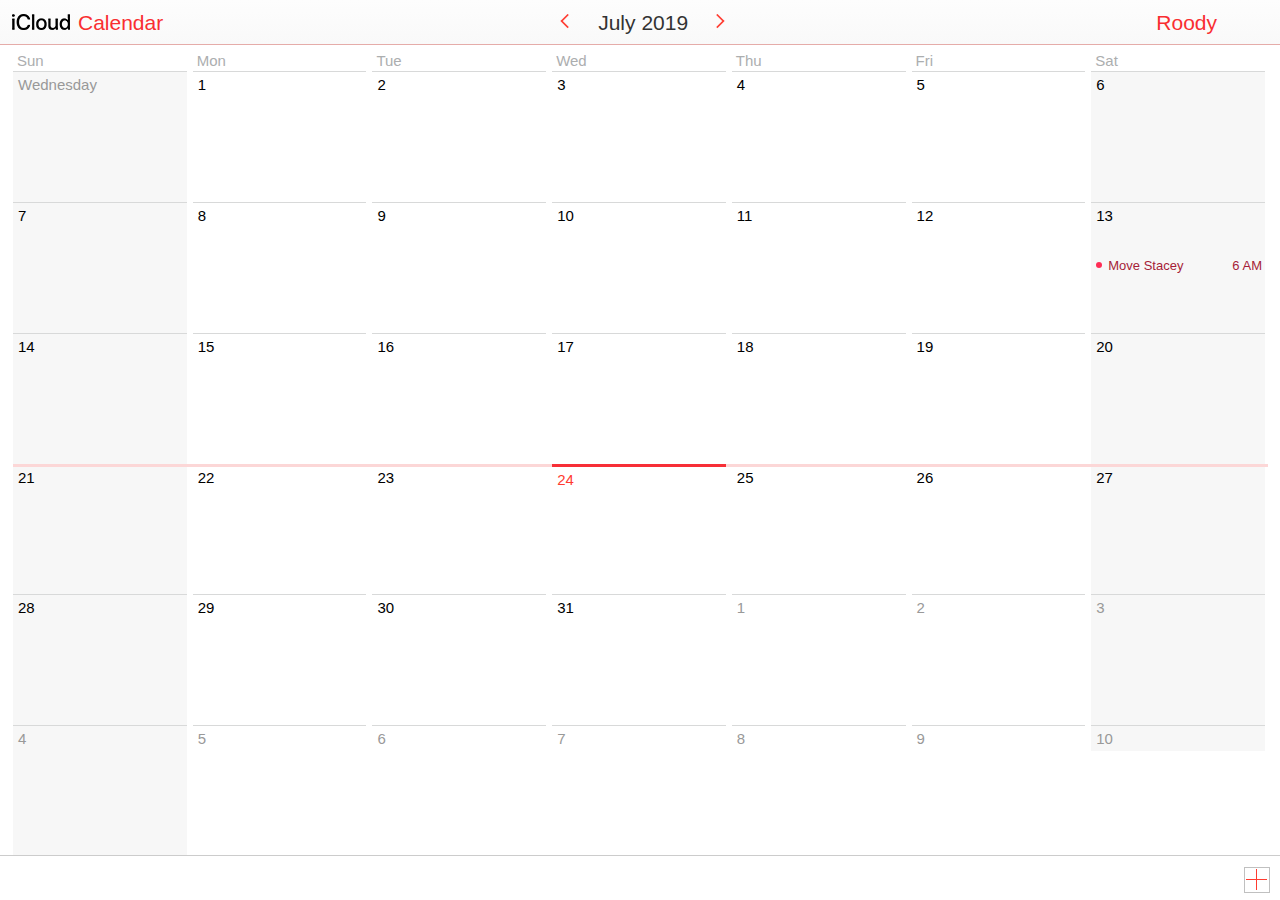
==== commit a8ae9aa3: "update sytle.css" ====
--- a/Calendar/src/main/webapp/index.html
+++ b/Calendar/src/main/webapp/index.html
@@ -4,7 +4,7 @@
     <meta charset="utf-8">
     <link rel="shortcut icon" type="image/png" href="images/favicon.png">
     <title>iCloud Calendar</title>
-    <link rel="stylesheet" href="style/stylesheet.css">
+    <link rel="stylesheet" href="style/style.css">
     <link rel="stylesheet" href="style/monthbody.css">
     <style type="text/css">html { touch-action: none; }</style>
     <style type="text/css">
@@ -407,7 +407,8 @@
               <div class="sc1970 sc-view last-section sc-static-layout" style="flex-basis: 122.719px;">
                 <div role="button" title="New Event" alt="New Event" id="sc2298" class="atv4 calendar borderless sc1970 sc-view sc-button-view sc-static-layout button sc-regular-size icon" style tabindex="0">
                   <label class="sc-button-label sc-regular-size icon">
-                    <img src="images/add_event.png" class="icon add-event-icon">
+                    <!--  <img src="images/add_event.png" class="icon add-event-icon"> -->
+                    <img class="icon add-event-icon">
                   </label>
                 </div>
               </div>
--- a/Calendar/src/main/webapp/style/style.css
+++ b/Calendar/src/main/webapp/style/style.css
@@ -0,0 +1,1284 @@
+html[Attributes Style] {
+    -webkit-locale: "en-us";
+}
+
+html {
+    -ms-content-zooming: none;
+}
+
+html {
+    touch-action: none;
+}
+
+body {
+  position: absolute;
+  margin: 0px;
+  top: 0px;
+  bottom: 0px;
+  left: 0px;
+  right: 0px;
+  font-family: sans-serif;
+  font-size: 12px;
+  line-height: 1.4;
+}
+
+.sc-hidden {
+    display: none !important;
+}
+
+.sc-view {
+  cursor: default;
+  overflow: hidden;
+  position: absolute;
+  margin: 0px;
+  border: solid 0 transparent;
+  -moz-user-select: -moz none;
+  -khtml-user-select: none;
+  -ms-user-select: none;
+  -webkit-user-select: none;
+  user-select: none;
+  webkit-touch-callout: none;
+  -webkit-tap-highlight-color: rgba(0,0,0,0);
+}
+
+.sc-view:focus {
+  outline: none;
+}
+
+.sc-panel {
+    overflow: visible;
+    z-index: 100;
+}
+
+body {
+  margin: 0px;
+  padding: 0px;
+  -webkit-font-smoothing: antialiased;
+  font-family: 'SFNSText', 'Helvetica Neue', sans-serif;
+  font-weight: 300;
+  font-size: 15px;
+  line-height: 1.2;
+  -ms-content-zooming: none;
+  text-rendering: optimizeLegibility;
+}
+
+body {
+  background-color: white;
+}
+
+.sc-button-view {
+    display: inline-block;
+    vertical-align: middle;
+    text-decoration: none;
+}
+
+.sc-button-view.sc-static-layout {
+    margin: 0 4px;
+}
+
+.sc-view.sc-static-layout {
+    position: relative;
+}
+
+.sc-pane {
+  box-sizing: border-box;
+  -webkit-box-sizing: border-box;
+  -moz-box-sizing: border-box;
+}
+
+.atv4.button {
+    cursor: pointer;
+    border: 0px none;
+    vertical-align: top;
+    box-sizing: border-box;
+    -webkit-box-sizing: border-box;
+    -moz-box-sizing: border-box;
+}
+
+.app-line {
+  z-index: 1;
+  border-top: 1px solid;
+}
+
+.app-line.top {
+  border-color: #e5aca9;
+}
+
+.app-line.top {
+  left: 0px;
+  right: 0px;
+  top: 44px;
+  height: 0px;
+}
+
+.app-line.bottom {
+  border-color: #ccc;
+}
+
+.app-line.bottom {
+  left: 0px;
+  right: 0px;
+  bottom: 44px;
+  height: 0px;
+}
+
+.sc-label-view.sc-regular-size {
+    font-size: 12px;
+}
+
+
+/* ------------------------ Header ---------------------------- */
+
+.atv4.calendar.sc-main .main-header {
+  background-image: -webkit-linear-gradient(#fdfdfd, #f9f9f9);
+  background-image: linear-gradient(#fdfdfd, #f9f9f9);
+}
+
+.sc-label-view {
+  text-align: left;
+  white-space: pre-line;
+}
+
+.atv4.sc-label-view {
+  color: #000;
+}
+
+.atv4.sc-huge-size {
+  font-size: 21px;
+}
+
+.atv4.sc-label-view.sc-huge-size {
+  line-height: 27px;
+}
+
+strong {
+  font-weight: 500;
+}
+
+.next-arrow {
+  right: 0px;
+}
+
+.display-header .next-arrow .arrow-image {
+  left: 7px;
+  background-position: -104px -690px;
+}
+
+/* ------------------------ End Header ---------------------------- */
+
+
+.main-container {
+  left: 0px;
+  right: 0px;
+  top: 44px;
+  bottom: 44px;
+  border-top: 1px solid #e5aca9;
+  border-bottom: 1px solid #ccc;
+  cursor: auto;
+  overflow: hidden;
+  margin: 0px;
+  border: solid 0 transparent;
+  user-select: none;
+}
+
+.headings {
+  font-size: 15px;
+  color: #acaeaf;
+  top: 0px;
+  height: 27px;
+  line-height: 34px;
+  left: 0px;
+  right: 0;
+}
+
+.month-canvas.month .headings div {
+  cursor: default;
+  text-align: left;
+  margin-left: 7px;
+}
+
+.atv4.icloud-controls.account-menu .sc-button-view.button .sc-button-label {
+    text-align: right;
+    padding-right: 18px;
+}
+
+.month .month-body {
+  left: 0;
+  right: 0;
+  bottom: 0;
+}
+
+.month .row {
+  left: 0;
+  right: 0;
+}
+
+.month .row1 {
+  top: 0;
+}
+
+.atv4 .large-display-text {
+  /*font-family: 'SFNSDisplay', 'SFNSText', 'Helvetica Neue', sans-serif;*/
+  font-family: 'Helvetica';
+}
+
+.month-canvas.month .month-body .row .this-week-line {
+  left: 3px;
+  right: 0;
+  top: 0;
+  height: 3px;
+  background-color: #fcd7d7;
+  z-index: 1;
+}
+
+div.col .cell-container {
+  left: 3px;
+  right: 3px;
+  top: 0;
+  bottom: 0;
+  border-top: 1px solid #d8d9d9;
+}
+
+.today::before {
+  content: '';
+  display: inline-block;
+  height: 3px;
+  background: #f72f37;
+  position: absolute;
+  left: 3px;
+  right: 3px;
+  z-index: 2;
+}
+
+div.col.today .cell-container {
+  border-top: 3px solid #fcd7d7;
+}
+
+.month-body div .col.today div {
+  color: #ff3b30;
+  font-weight: 500;
+}
+
+.atv4.calendar.month-canvas.month .month-body .off-month .cell-container {
+  color: #999;
+}
+
+.dt {
+  top: 4px;
+  left: 5px;
+  font-family: 'SFNSText', 'Helvetica Neue', sans-serif;
+  font-size: 15px;
+  font-weight: 300;
+  line-height: 18px;
+  text-rendering: optimizeLegibility;
+}
+
+.month-canvas.month .month-body .row div.col.weekend .cell-container {
+  background-color: #f7f7f7;
+}
+
+
+/* ---------------------------- Footer -------------------------*/
+
+.atv4.calendar.right.main-content .main-footer {
+  display: -webkit-box;
+  display: -moz-box;
+  display: -ms-flexbox;
+  display: -webkit-flex;
+  display: flex;
+  -webkit-box-flex-flow: row nowrap;
+  -moz-box-flex-flow: row nowrap;
+  -webkit-flex-flow: row nowrap;
+  -ms-flex-flow: row nowrap;
+  flex-flow: row nowrap;
+}
+
+.atv4.calendar.right.main-content .main-footer>* {
+  display: -webkit-box;
+  display: -moz-box;
+  display: -ms-flexbox;
+  display: -webkit-flex;
+  display: flex;
+  -webkit-box-flex-flow: row nowrap;
+  -moz-box-flex-flow: row nowrap;
+  -webkit-flex-flow: row nowrap;
+  -ms-flex-flow: row nowrap;
+  flex-flow: row nowrap;
+}
+
+.atv4.calendar.right.main-content .main-footer .last-section {
+  -webkit-box-flex: 1 1 auto;
+  -moz-box-flex: 1 1 auto;
+  -webkit-flex: 1 1 auto;
+  -ms-flex: 1 1 auto;
+  flex: 1 1 auto;
+  -ms-flex-pack: end;
+  -webkit-justify-content: flex-end;
+  justify-content: flex-end;
+}
+
+.atv4.sc-checkbox-view {
+    color: #1a1a1a;
+    margin-right: 4px;
+    margin-left: 4px;
+    vertical-align: middle;
+    text-align: left;
+}
+
+.atv4.sc-regular-size {
+    font-size: 13px;
+}
+
+.borderless.sc-button-view.button {
+  margin: 0px;
+  cursor: pointer;
+}
+
+.sc-regular-size.borderless.button {
+    height: 44px;
+}
+
+
+/*  ----------------------- Footer Button Label ---------------------- */
+
+.ellipsis {
+    white-space: nowrap;
+    overflow: hidden;
+    text-overflow: ellipsis;
+    -o-text-overflow: ellipsis;
+    -ms-text-overflow: ellipsis;
+}
+
+
+/* ------------------------------New Event Button --------------- */
+
+.sc-button-label {
+    vertical-align: top;
+}
+
+.sc-button-view label {
+    position: relative;
+    display: block;
+    line-height: 21px;
+    text-align: center;
+}
+
+.atv4.button .sc-button-label {
+    cursor: inherit;
+    position: relative;
+    display: block;
+    text-align: center;
+    margin-top: 0px;
+    margin-left: 4px;
+    margin-right: 4px;
+    padding: 0px 5px 0px 5px;
+}
+
+.sc-regular-size.button .sc-button-label {
+  font-size: 13px;
+  min-height: 27px;
+  line-height: 26px;
+}
+
+.atv4.borderless.sc-button-view.button .sc-button-label {
+  cursor: inherit;
+  top: 50%;
+  color: #167efb;
+  margin: 0px;
+  padding: 0px 0px 0px 0px;
+}
+
+.atv4.sc-regular-size.borderless.button .sc-button-label {
+  font-size: 17px;
+  line-height: 24px;
+  margin-top: -12px;
+  padding: 0px 0px 0px 0px;
+}
+
+.main-footer .calendar.button.borderless .sc-button-label {
+    color: #ff3b30;
+}
+
+.windows.webkit .atv4.sc-regular-size.borderless.button .sc-button-label {
+    line-height: 25px;
+}
+
+
+/* ------------------------------- Image ----------------------------*/
+
+.sc-view img {
+    border: none;
+}
+
+.sc-button-view img {
+    vertical-align: middle;
+    margin-right: 2px;
+    position: relative;
+    top: -2px;
+    left: -2px;
+}
+
+.button .add-event-icon {
+    background-image: url("../images/background.png");
+    background-position: -78px -503px;
+    background-repeat: no-repeat;
+}
+
+.button .add-event-icon:hover {
+    background-image: url("../images/background.png");
+    background-position: -26px -529px;
+    background-repeat: no-repeat;
+}
+
+.sc-button-label img {
+    margin-right: 4px;
+}
+
+.sc-button-view.button .sc-button-label img {
+    top: 1px;
+    left: 0px;
+    vertical-align: baseline;
+}
+
+.button.borderless img.icon {
+    width: 26px;
+    height: 26px;
+}
+
+.atv4.sc-pane.sc-picker.sc-panel.perfectBottom:after, .atv4.sc-pane.sc-picker.sc-panel.perfectTop:after, .atv4.sc-pane.sc-picker.sc-panel.perfectRight:after, .atv4.sc-pane.sc-picker.sc-panel.perfectLeft:after {
+    border: 1px solid #d6d6d6;
+    border: 1px solid rgba(0,0,0,0.1);
+    position: absolute;
+    top: -5px;
+    bottom: -5px;
+    left: 4px;
+    right: 4px;
+    padding-top: 5px;
+    padding-bottom: 5px;
+    border-radius: 5px;
+    content: '';
+}
+
+.atv4.calendar.button.borderless.delete-button .sc-button-label, .sidebar-footer .atv4.calendar.button.borderless .sc-button-label, .main-footer .atv4.calendar.button.borderless .sc-button-label {
+    color: #ff3b30;
+}
+
+.atv4.sc-pane.sc-panel:before {
+    position: absolute;
+    top: -5px;
+    bottom: 0px;
+    left: 0px;
+    right: 0px;
+    height: 100%;
+    width: 100%;
+    padding-top: 5px;
+    padding-bottom: 5px;
+    border-radius: 8px;
+    content: '';
+    background-color: white;
+    box-shadow: 0px 0px 15px rgba(0,0,0,0.15), 0px 0px 1px 1px rgba(0,0,0,0.1);
+}
+
+.sc-pane.sc-picker.sc-panel:before {
+    top: -9px;
+    padding-top: 9px;
+    padding-bottom: 9px;
+}
+
+/*---------------------- New Event Bottom Pointer ---------------------*/
+
+.sc-pane.sc-panel.sc-picker .perfectLeft {
+    position: absolute;
+    width: 25px;
+    height: 51px;
+    top: 20px;
+    right: -25px;
+}
+
+.sc-picker .perfectTop {
+    position: absolute;
+    width: 51px;
+    height: 25px;
+    bottom: -25px;
+    left: 50%;
+    margin-left: -25px;
+}
+
+.atv4.sc-pane.sc-picker .sc-pointer {
+    background-image: url("../images/background.png");
+    background-position: -134px -690px;
+    background-repeat: no-repeat;
+    position: absolute;
+    width: 33px;
+    height: 15px;
+    z-index: 2;
+}
+
+.sc-pointer.perfectTop {
+    bottom: -24px;
+    left: 50%;
+    margin-left: -17px;
+}
+
+.sc-pointer.perfectTop.extra-right {
+    right: 6px;
+    left: auto;
+    margin-left: 0px;
+}
+
+
+/* ------------------------------- New Even Content ---------------- */
+
+.sc-pane.sc-panel>.sc-view {
+    border: 0px #444 solid;
+}
+
+.sc-picker.sc-panel>.sc-view {
+    z-index: 1;
+}
+
+.sc-panel.pop-over .picker-contentView {
+    overflow: visible;
+}
+
+.event-inspector-bottom {
+    border-top: 1px solid #d9d9d9;
+}
+
+.month .col1, .safari .month .drag-view.col1 {
+    width: 14.285714285714286%;
+    left: 0%;
+    right: auto;
+}
+
+.month .col7, .safari .month .drag-view.col7 {
+    width: 14.285714285714286%;
+    left: 85.714285714285716%;
+    right: auto;
+}
+
+.month-events .sc-collection-item .title, .month-events .sc-collection-item .time, .month-events .sc-collection-item .end-time {
+    position: static;
+    display: block;
+    padding-top: 3px;
+    height: 18px;
+    z-index: 13;
+}
+
+.month-events .sc-collection-item .title {
+    margin-left: 19px;
+    margin-right: 4px;
+}
+
+.month-events .sc-collection-item.timed .title {
+    margin-right: 0;
+}
+
+.month-events .multi-row, .month-events .timed, .month-events .allday {
+    position: absolute !important;
+    overflow: hidden;
+    line-height: 11px;
+}
+
+.month.num-rows5 .row1, .month.num-rows5 .row2, .month.num-rows5 .row3, .month.num-rows5 .row4, .month.num-rows5 .row5, .month.num-rows5 .row6 {
+    height: 20%;
+}
+
+.month.num-rows5 .row2 {
+  top: 20%;
+}
+
+/* --------------------------- New Event Right Buttons ------------- */
+
+.text-align-right {
+    text-align: right;
+}
+
+.calendar.vertical-align-middle {
+    vertical-align: middle;
+}
+
+.sc-button-view.button.sc-static-layout {
+    margin-left: 6px;
+    margin-right: 6px;
+}
+
+.calendar.action-button-separator {
+    display: inline-block;
+    width: 1px;
+    background-color: #dad9d4;
+}
+
+.event-inspector-bottom .action-button-separator {
+    height: 20px;
+    right: 11px;
+}
+
+.windows.webkit .atv4.sc-text-field-view.sc-huge-size {
+    line-height: 29px;
+}
+
+.sc-text-field-view {
+    border: none;
+    overflow: visible;
+    background: white;
+}
+
+.atv4.sc-text-field-view {
+    color: #1a1a1a;
+    border: 0px none;
+    vertical-align: top;
+    outline: none;
+    box-sizing: border-box;
+    -webkit-box-sizing: border-box;
+    -moz-box-sizing: border-box;
+}
+
+.sc-text-field-view.sc-huge-size {
+    font-size: 21px;
+    line-height: 27px;
+}
+
+.calendar.inspector-title {
+    font-size: 21px;
+    color: #2B2B2B;
+}
+
+.sc-huge-size.text-field {
+    min-height: 31px;
+    max-height: 31px;
+}
+
+.sc-text-field-view.sc-huge-size {
+    line-height: 29px;
+}
+
+.sc-text-field-view .border {
+    position: absolute;
+    top: 0px;
+    left: 0px;
+    bottom: 0px;
+    right: 0px;
+}
+
+.webkit .sc-text-field-view .border {
+    -webkit-appearance: textfield;
+}
+
+.atv4.sc-text-field-view .border {
+    position: absolute;
+    top: 0px;
+    left: 0px;
+    bottom: 0px;
+    right: 0px;
+    border: 1px;
+    box-sizing: border-box;
+    -webkit-box-sizing: border-box;
+    -moz-box-sizing: border-box;
+    border-style: solid;
+    border-color: #d9d9d9;
+    border-radius: 2px;
+    -webkit-appearance: none !important;
+    -webkit-transition-property: box-shadow, border;
+    -moz-transition-property: box-shadow, border;
+    transition-property: box-shadow, border;
+    -webkit-transition-duration: 0.35s;
+    -moz-transition-duration: 0.35s;
+    transition-duration: 0.35s;
+    box-shadow: inset 0px 1px 0px 0px #fafafa;
+    -webkit-box-shadow: inset 0px 1px 0px 0px #fafafa;
+    outline: none;
+}
+
+.sc-text-field-view .padding {
+    top: 0px;
+    left: 3px;
+    bottom: 0px;
+    right: 3px;
+    position: absolute;
+}
+
+.atv4.sc-text-field-view .padding {
+    left: 7px;
+    right: 8px;
+    top: 2px;
+    bottom: 2px;
+    box-sizing: border-box;
+    -webkit-box-sizing: border-box;
+    -moz-box-sizing: border-box;
+    overflow: hidden;
+    line-height: inherit;
+}
+
+body, dl, dt, dd, ul, ol, li, h1, h2, h3, h4, h5, h6, pre, code, form, fieldset, input, textarea, p, blockquote, th, td {
+    margin: 0;
+    padding: 0;
+}
+
+input, textarea, select {
+    font-family: inherit;
+    font-size: inherit;
+    font-weight: inherit;
+    -webkit-font-smoothing: inherit;
+}
+
+body textarea, body input {
+    font-family: 'SFNSText', 'Helvetica Neue', sans-serif;
+}
+
+.windows.chrome .atv4.calendar.navigation-control .navigation-control-date {
+  margin-top: 5px;
+}
+
+.sc-text-field-view input {
+    position: absolute;
+    top: 0px;
+    left: 0px;
+    width: 100%;
+    bottom: 0px;
+    right: 0px;
+    display: block;
+    background: transparent;
+    vertical-align: middle;
+    border: none;
+    outline: none;
+    -webkit-appearance: none;
+}
+
+.sc-text-field-view input {
+    color: #1a1a1a;
+}
+
+.atv4.calendar.navigation-control .navigation-control-date {
+  margin-top: 4px;
+  cursor: default;
+  pointer-events: none;
+}
+
+.padding .field {
+    font-size: inherit;
+    font-family: inherit;
+    outline: none;
+    box-sizing: border-box;
+    -webkit-box-sizing: border-box;
+    -moz-box-sizing: border-box;
+    vertical-align: middle;
+    line-height: inherit;
+}
+
+.atv4.square.button {
+    border: 1px solid #d9d9d9;
+    border-radius: 3px;
+    box-shadow: 0px 1px 1px #fafafa;
+    background-color: #fafafa;
+}
+
+.atv4.calendar.navigation-control .navigation-control-date {
+  color: #333;
+}
+
+.atv4.calendar.label.sc-huge-size {
+  font-weight: 300;
+}
+
+.sc-regular-size.square.button {
+    height: 26px;
+    max-height: 26px;
+    min-height: 26px;
+    min-width: 68px;
+}
+
+.sc-select-view.calendar-selector-popup.color-menu-editable-inspector {
+    min-width: 30px;
+    max-height: 31px;
+}
+
+.square.button .sc-button-label {
+    color: #167efb;
+}
+
+.square.button .sc-button-label {
+    font-size: 15px;
+    line-height: 24px;
+}
+
+.calendar-popup.sc-select-view .sc-button-label {
+    position: absolute;
+    left: 0;
+    top: 0;
+    right: 0;
+    bottom: 0;
+}
+
+.square.button .sc-button-label {
+    line-height: 25px;
+}
+
+.sc-select-view .selected-color {
+    position: absolute;
+    left: 5px;
+    top: 7px;
+    width: 10px;
+    height: 10px;
+    -moz-border-radius: 5px;
+    -webkit-border-radius: 5px;
+    border-radius: 5px;
+}
+
+.color-menu-editable-inspector .selected-color {
+    top: 10px;
+}
+
+.swatch-image {
+    position: absolute;
+    left: 0;
+    right: 0;
+    top: 0;
+    bottom: 0;
+}
+
+.sc-text-field-view.sc-regular-size {
+    font-size: 15px;
+    line-height: 22px;
+}
+
+.sc-text-field-view.sc-regular-size.text-field {
+    min-height: 26px;
+    max-height: 26px;
+}
+
+.hint {
+    position: absolute;
+    left: 0;
+    right: 0;
+    top: 0;
+    bottom: 0;
+    box-sizing: border-box;
+    -webkit-box-sizing: border-box;
+    -moz-box-sizing: border-box;
+    color: #b3b3b3;
+    line-height: inherit;
+}
+
+.sc-label-view.sc-regular-size {
+    line-height: 17px;
+}
+
+.atv4.calendar.sc-view.sc-label-view.inspector-label.text-wrapping, .atv4.calendar.inspector-label {
+    font-weight: 500;
+    color: #bbbbbb;
+}
+
+.sc-checkbox-view.sc-regular-size {
+    line-height: 17px;
+}
+
+.sc-checkbox-view.sel .button {
+    background-size: 168px 911px;
+    background-image: url("../images/background.png");
+    background-position: -144px -610px;
+    background-repeat: no-repeat;
+}
+
+.sc-checkbox-view .button {
+    width: 16px;
+    height: 16px;
+    position: absolute;
+    top: 0px;
+    background-image: url("../images/background.png");
+    background-position: 0px -626px;
+    background-repeat: no-repeat;
+}
+
+.atv4.sc-checkbox-view .label {
+    display: inline-block;
+    padding-left: 20px;
+    color: #1a1a1a;
+}
+
+.event-time-fields {
+    overflow: visible;
+}
+
+.atv4.dropdown.button {
+    cursor: default;
+    border: 1px solid #d9d9d9;
+    border-radius: 3px;
+    box-shadow: 0px 1px 1px #fafafa;
+    background-color: #fafafa;
+}
+
+.event-inspector-panel .scroll .time-meridian {
+    float: left;
+    position: relative;
+    margin-right: 4px;
+}
+
+.event-inspector-panel .scroll .select-field-margin {
+    margin-left: 0;
+}
+
+.sc-regular-size.dropdown.button {
+    min-width: 68px;
+    height: 26px;
+    max-height: 26px;
+    min-height: 26px;
+    padding-right: 22px;
+}
+
+.dropdown.button .sc-button-label {
+    cursor: default;
+    color: #363636;
+    padding: 0px 0px 0px 1px;
+    text-align: left;
+    min-height: 0px;
+}
+
+.dropdown.button .sc-button-label {
+    font-size: 15px;
+    line-height: 24px;
+}
+
+.dropdown.button .sc-button-label {
+    line-height: 25px;
+}
+
+.atv4.dropdown.button:after {
+    content: '';
+    position: absolute;
+    top: 4px;
+    right: 6px;
+    width: 16px;
+    height: 16px;
+    background-image: url("../images/background.png");
+    background-position: -48px -690px;
+    background-repeat: no-repeat;
+}
+
+.atv4.sc-small-size.borderless.button .sc-button-label {
+    font-size: 15px;
+    line-height: 20px;
+    margin-top: -9px;
+    padding: 0px 0px 0px 0px;
+}
+
+.windows.webkit .atv4.sc-small-size.borderless.button .sc-button-label {
+    line-height: 21px;
+}
+
+.event-inspector-panel .note-field {
+    -webkit-transform: translateZ(0);
+}
+
+.sc-text-field-view textarea {
+    position: absolute;
+    top: 0px;
+    left: 0px;
+    width: 100%;
+    bottom: 0px;
+    right: 0px;
+    display: block;
+    background: transparent;
+    vertical-align: middle;
+    resize: none;
+    overflow: auto;
+    border: none;
+    outline: none;
+    -webkit-appearance: none;
+}
+
+.atv4.sc-huge-size.borderless.button {
+    height: 54px;
+}
+
+.atv4.icloud-controls.app-switcher>.sc-button-view.button {
+    margin-left: -1px;
+    margin-top: 1px;
+}
+
+.calendar .atv4.calendar.app-switcher .button, .calendar .atv4.calendar.account-menu.button {
+    color: #f92e31;
+}
+
+.atv4.sc-huge-size.button .sc-button-label {
+    font-size: 17px;
+    min-height: 30px;
+    line-height: 30px;
+}
+
+.atv4.icloud-controls.app-switcher .sc-button-label {
+    left: 66px;
+    text-align: left;
+}
+
+.atv4.sc-huge-size.borderless.button .sc-button-label {
+    font-size: 21px;
+    line-height: 30px;
+    margin-top: -15px;
+    padding: 0px 0px 0px 0px;
+}
+
+.calendar .atv4.calendar.app-switcher .button .sc-button-label, .calendar .atv4.calendar.account-menu.button .sc-button-label {
+    color: inherit;
+}
+
+.windows.webkit .atv4.sc-huge-size.borderless.button .sc-button-label {
+    line-height: 31px;
+}
+
+.atv4.icloud-controls.app-switcher .icloud-text.image {
+    position: absolute;
+    width: 59px;
+    height: 17px;
+    top: 19px;
+    background-image: url("../images/background.png");
+    background-position: 0px -576px;
+    background-repeat: no-repeat;
+}
+
+.atv4.calendar.navigation-control .arrow {
+    cursor: pointer;
+}
+
+.atv4.calendar.navigation-control .arrow .arrow-image {
+    width: 10px;
+    top: 10px;
+    height: 16px;
+    position: absolute;
+}
+
+.atv4.calendar.navigation-control .previous-arrow .arrow-image {
+    left: 19px;
+    background-image: url("../images/background.png");
+    background-position: -156px -503px;
+    background-repeat: no-repeat;
+}
+
+.atv4.calendar.navigation-control .next-arrow .arrow-image {
+    left: 7px;
+    background-image: url("../images/background.png");
+    background-position: -114px -690px;
+    background-repeat: no-repeat;
+}
+
+.month-canvas.month .month-body {
+    min-height: 300px;
+    top: 27px;
+}
+
+.month .col {
+    top: 0;
+    bottom: 0;
+}
+
+.month .col2, .safari .month .drag-view.col2 {
+    width: 14.285714285714286%;
+    left: 14.285714285714286%;
+    right: auto;
+}
+
+.month .col3, .safari .month .drag-view.col3 {
+    width: 14.285714285714286%;
+    left: 28.571428571428572%;
+    right: auto;
+}
+
+.month .col4, .safari .month .drag-view.col4 {
+    width: 14.285714285714286%;
+    left: 42.857142857142858%;
+    right: auto;
+}
+
+.month .col5, .safari .month .drag-view.col5 {
+    width: 14.285714285714286%;
+    left: 57.142857142857144%;
+    right: auto;
+}
+
+.month .col6, .safari .month .drag-view.col6 {
+    width: 14.285714285714286%;
+    left: 71.42857142857143%;
+    right: auto;
+}
+
+.month .headings div {
+    text-align: center;
+}
+
+.atv4.calendar.right.main-content .main-footer .first-section {
+    -webkit-box-flex: 1 0 auto;
+    -moz-box-flex: 1 0 auto;
+    -webkit-flex: 1 0 auto;
+    -ms-flex: 1 0 auto;
+    flex: 1 0 auto;
+    -ms-flex-pack: start;
+    -webkit-justify-content: flex-start;
+    justify-content: flex-start;
+}
+
+.atv4.calendar.right.main-content .main-footer .middle-section {
+    -webkit-box-flex: 1 0 auto;
+    -moz-box-flex: 1 0 auto;
+    -webkit-flex: 1 0 auto;
+    -ms-flex: 1 0 auto;
+    flex: 1 0 auto;
+    -ms-flex-pack: center;
+    -webkit-justify-content: center;
+    justify-content: center;
+    top: 9px;
+    height: 28px;
+    white-space: nowrap;
+}
+
+.atv4.sc-small-size {
+    font-size: 11px;
+}
+
+.atv4.sc-small-size.borderless.button {
+    height: 33px;
+}
+
+.month-events {
+    min-height: 302px;
+    overflow: visible;
+    z-index: 10;
+}
+
+.month-events .container {
+    height: 18px;
+    position: absolute;
+    right: 0;
+    left: 1px;
+    overflow: hidden;
+}
+
+.month-events div.container div {
+    white-space: nowrap;
+    z-index: -1;
+    text-overflow: ellipsis;
+    overflow: hidden;
+}
+
+.month-events .sc-collection-item .bg {
+    position: absolute;
+    top: 0;
+    bottom: 0;
+    left: 1px;
+    right: 2px;
+}
+
+
+/* ------------------------------ Events on Calendar  ------------------*/
+
+w .event-canvas .event-dot, .event-dot {
+    width: 6px;
+    height: 6px;
+    top: 50%;
+    margin-top: -3px;
+    left: 9px;
+    -webkit-border-radius: 3px;
+    -moz-border-radius: 3px;
+    border-radius: 3px;
+}
+
+.month-events .sc-collection-item.sel .bg {
+    opacity: 1;
+}
+
+.month-events div.timed.single-day div.bg {
+    display: none;
+}
+
+.month-events div.timed.single-day.sel div.bg {
+    display: block;
+}
+
+.month-events .sc-collection-item .event-dot {
+    left: 7px;
+}
+
+.month-events .sc-collection-item.sel .event-dot {
+    background-color: #fff !important;
+    opacity: 1;
+}
+
+.month-events .sc-collection-item.timed .time {
+    float: right;
+    text-overflow: none;
+    margin-top: 0;
+    margin-bottom: 0;
+    margin-left: 4px;
+    margin-right: 6px;
+    text-align: right;
+}
+
+.month-events .sc-collection-item.sel .title, .month-events .sc-collection-item.sel .time, .month-events .sc-collection-item.sel .end-time {
+    color: #fff !important;
+    text-shadow: 0 0 6px rgba(0,0,0,0.15);
+}
+
+.windows.chrome .month-events .sc-collection-item .title, .windows.chrome .month-events .sc-collection-item .time, .windows.chrome .month-events .sc-collection-item .end-time {
+    padding-top: 4px;
+}
+
+.atv4.calendar.month-events div.timed div .time, .atv4.calendar.month-events div.timed div .end-time {
+    font-size: 13px;
+}
+
+.atv4.calendar.month-events .sc-collection-item .title {
+    font-size: 13px;
+    font-weight: 500;
+}
+
+.windows .atv4.calendar.month-events .sc-collection-item .title {
+    font-weight: 300;
+}
+
+.month.num-rows5 .row4 {
+    top: 60%;
+}
+
+.month-events div.timed.single-day div.bg {
+    display: none;
+}
+
+.atv4.sc-pane.sc-picker .sc-pointer.perfectLeft {
+    -webkit-transform: rotate(270deg);
+    -moz-transform: rotate(270deg);
+    -ms-transform: rotate(270deg);
+    transform: rotate(270deg);
+    top: 32px;
+    right: -24px;
+}
+
+.sc-view.text-align-left, .sc-view.textAlignLeft {
+    text-align: left;
+}
+
+.month.num-rows6 .row6 {
+    top: 83.33333%;
+}
+
+.month.num-rows6 .row1, .month.num-rows6 .row2, .month.num-rows6 .row3, .month.num-rows6 .row4, .month.num-rows6 .row5, .month.num-rows6 .row6, .month.num-rows6 .row7 {
+    height: 20%;
+}
+
+.month.num-rows6 .row2 {
+    top: 16.66667%;
+}
+
+.month.num-rows6 .row3 {
+    top: 33.33333%;
+}
+
+.month.num-rows6 .row4 {
+    top: 50%;
+}
+
+.month.num-rows6 .row5 {
+    top: 66.66667%;
+}
+
+.month.num-rows6 .row6 {
+    top: 83.33333%;
+}
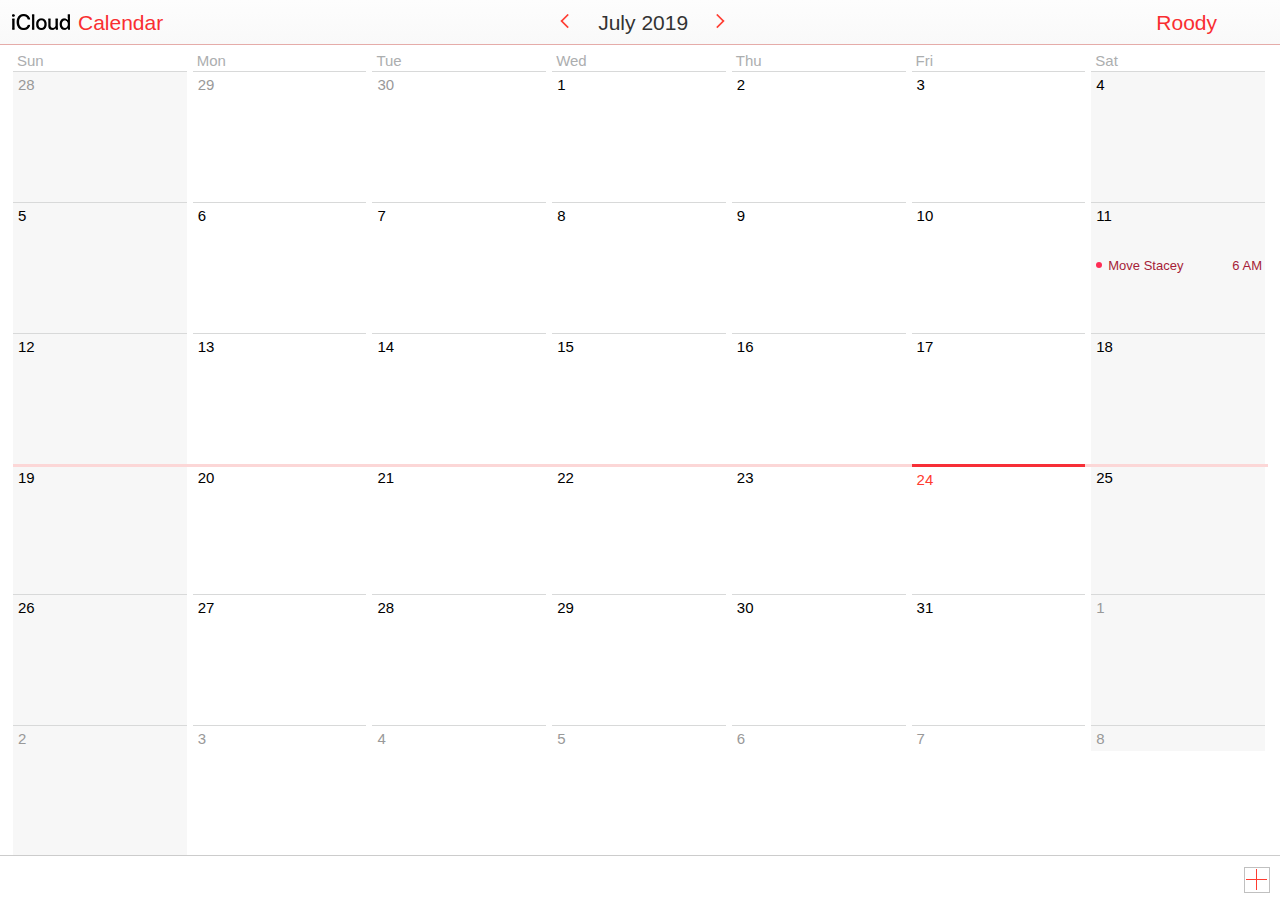
==== commit 29722ce0: "update main.js" ====
--- a/Calendar/src/main/webapp/index.html
+++ b/Calendar/src/main/webapp/index.html
@@ -1,585 +1,761 @@
 <!DOCTYPE html>
 <html lang="en-us">
-  <head>
-    <meta charset="utf-8">
-    <link rel="shortcut icon" type="image/png" href="images/favicon.png">
-    <title>iCloud Calendar</title>
-    <link rel="stylesheet" href="style/style.css">
-    <link rel="stylesheet" href="style/monthbody.css">
-    <style type="text/css">html { touch-action: none; }</style>
-    <style type="text/css">
-      .atv4.calendar.editable-alarms .alarm-type .label,.atv4.calendar.editable-alarms .alarm-collection .alarm-item .label {
-        line-height:1.9
-      }
-      .atv4.calendar.editable-alarms .alarm-type,.atv4.calendar.editable-alarms .alarm-type .dropdown,.atv4.calendar.editable-alarms,.atv4.calendar.editable-alarms .alarm-collection,.atv4.calendar.editable-alarms .alarm-collection .alarm-item,.atv4.calendar.editable-alarms .alarm-collection .alarm-item .dropdown {
-        overflow:visible
-      }
-      .atv4.calendar.inspector-label.alarm {
-        padding-top:7px
-      }
-    </style>
-    <style type="text/css">
-      html {
-        touch-action: none;
-      }
-    </style>
-    <style type="text/css">
-      .sc1970 {
-        cursor: auto;
-      }
-    </style>
-    <style type="text/css">
-      .atv4.calendar.attachmentsView div.addAttachment.button.sc-small-size label.sc-button-label,.attach-readOnly div.addAttachment.button.sc-small-size label.sc-button-label {
-        padding:0 0 0 0;
-        margin-right:1px;
-        margin-left:10px;
-        text-align:left
-      }
-      .atv4.calendar.attachmentsView div.addAttachment.button.sc-small-size .upload-drop-target-container,.attach-readOnly div.addAttachment.button.sc-small-size .upload-drop-target-container {
-        display:block
-      }
-      .atv4.calendar.attachmentsView div.addAttachment.button.sc-small-size .upload-drop-target-container .upload-drop-target-file,.attach-readOnly div.addAttachment.button.sc-small-size .upload-drop-target-container .upload-drop-target-file {
-        position:absolute;
-        top:0;
-        right:0;
-        bottom:0;
-        background:black;
-        opacity:0;
-        cursor:pointer
-      }
-      .atv4.calendar.attachmentsView .sc-list-view .sc-list-item-view label,.attach-readOnly .sc-list-view .sc-list-item-view label {
-        padding-right:16px
-      }
-      .atv4.calendar.attachmentsView .sc-list-view .sc-list-item-view.sel,.attach-readOnly .sc-list-view .sc-list-item-view.sel {
-        background:none
-      }
-      .atv4.calendar.attachmentsView .sc-list-view .sc-list-item-view a.url,.attach-readOnly .sc-list-view .sc-list-item-view a.url {
-        color:#B3B3B3;
-        right:20px;
-        left:19px;
-        position:absolute;
-        text-decoration:none;
-        top:3px;
-        padding-bottom:1px;
-        overflow:hidden;
-        text-overflow:ellipsis;
-        white-space:nowrap
-      }
-      .atv4.calendar.attachmentsView .sc-list-view .sc-list-item-view a.url.link,.attach-readOnly .sc-list-view .sc-list-item-view a.url.link {
-        color:#167efb
-      }
-      .atv4.calendar.attachmentsView .sc-list-view .sc-list-item-view a.link:hover,.attach-readOnly .sc-list-view .sc-list-item-view a.link:hover {
-        text-decoration:underline
-      }
-      .atv4.calendar.attachmentsView .sc-list-view .sc-list-item-view img.attachment-icon,.attach-readOnly .sc-list-view .sc-list-item-view img.attachment-icon {
-        margin-top:2px
-      }
-      .atv4.calendar.attachmentsView .sc-list-view .sc-list-item-view div.remove-attachment,.attach-readOnly .sc-list-view .sc-list-item-view div.remove-attachment {
-        background-image: url("/applications/calendar/1907Project36/frameworks/calendar/secondary/event_inspector/attachments/1907Project36/en-us/stylesheet-1.png");
-        background-position: 0px -16px;
-        background-repeat:no-repeat;
-        width:16px;
-        height:16px;
-        right:0;
-        top:3px;
-        position:absolute
-      }
-      .atv4.calendar.attachmentsView .sc-list-view .sc-list-item-view div.remove-attachment.active,.attach-readOnly .sc-list-view .sc-list-item-view div.remove-attachment.active {
-        background-image: url("/applications/calendar/1907Project36/frameworks/calendar/secondary/event_inspector/attachments/1907Project36/en-us/stylesheet-1.png");
-        background-position: 0px 0px;
-        background-repeat:no-repeat
-      }
-        .atv4.calendar.attachmentsView .inspector-label.invitee-warning,.attach-readOnly .inspector-label.invitee-warning {
-          line-height:16px;color:#686A6C
-        }
-        .cw-alert.sc-pane.sc-panel a.attachment-alert {
-          color:#0067e8
-        }
-        .cw-alert.sc-pane.sc-panel a.attachment-alert:link,.cw-alert.sc-pane.sc-panel a.attachment-alert:visited {
-          text-decoration:none
-        }
-        .cw-alert.sc-pane.sc-panel a.attachment-alert:hover {
-          text-decoration:underline
-        }
-  </style>
-  </head>
-  <body class="sc-theme box-shadow border-rad chrome windows webkit en-us sc-blur" style="overflow: hidden;">
-    <div class="atv4 calendar sc-view sc-pane sc-main focus" style="left: 0px; right: 0px; top: 0px; bottom: 0px; min-width: 950px; min-height: 550px;">
-      <div class="sc-view app-view" style="left: 0px; right: 0px; top: 0px; bottom: 0px; ">
-        <div class="atv4 calendar sc1970 sc-view sc-split-view split sc-layout-horizontal" style="left: 0px; right: 0px; top: 0px; bottom: 0px; ">
-          <div class="atv4 calendar sc1970 sc-view right main-content" style="left: 0px; top: 0px; bottom: 0px; width: 100%;">
-            <div class="atv4 calendar sc1970 sc-view main-header" style="left: 0px; right: 0px; top: 0px; height: 44px; ">
-              <div class="atv4 calendar sc1970 sc-view navigation-control display-header month-view" style="left: 50%; top: 4px; width: 203.188px; height: 36px; margin-left: calc(-197.875px  / 2);">
-                <div id="sc2117" class="atv4 calendar sc1970 sc-view sc-label-view navigation-control-date large-display-text label sc-huge-size" style="left: 1px; right: 0px; top: 0px; bottom: 0px; text-align: center;"></div>
-                <div id="sc2119" class="atv4 calendar sc1970 sc-view arrow previous-arrow" style="left: 0px; width: 36px; top: 0px; height: 36px; ">
-                  <div class="arrow-image"></div>
-                </div>
-                <div id="sc2122" class="atv4 calendar sc1970 sc-view arrow next-arrow" style="right: 0px; width: 36px; top: 0px; height: 36px; ">
-                  <div class="arrow-image"></div>
-                </div>
-              </div>
-              <div class="atv4 icloud-controls calendar sc1970 sc-view app-switcher" style="left: 0px; width: 180.229px; top: 0px; height: 44px;">
-                <div class="atv4 icloud-controls calendar borderless sc1970 sc-view sc-button-view large-display-text button sc-huge-size" style="left: 13px; right: 0px; top: -6px; bottom: 0px; ">
-                  <label id="sc2326-label" class="sc-button-label sc-huge-size ellipsis">Calendar</label>
-                  <div class="icloud-text image"></div>
-                </div>
-              </div>
-              <div class="atv4 icloud-controls calendar sc1970 sc-view account-menu" style="right: 0px; top: 0px; width: 129.896px; height: 44px;">
-                <div class="atv4 icloud-controls calendar borderless sc1970 sc-view sc-button-view account-menu large-display-text button sc-huge-size" style="left: 0px; right: 45px; top: -5px; bottom: 0px;">
-                  <label id="sc2328-label" class="sc-button-label sc-huge-size ellipsis">Roody</label>
-                </div>
-              </div>
-            </div>
-            <div class="atv4 calendar sc1970 sc-view sc-container-view main-container">
-              <div class="atv4 calendar sc1970 sc-view sc-container-view" style="left: 0px; right: 0px; top: 0px; bottom: 0px; min-width: 600px; ">
-                <div id="sc2730" class="atv4 calendar sc1970 sc-view month-tab" style="left: 10px; right: 12px; top: 0px; bottom: 0px; ">
-                  <div role="grid" class="atv4 calendar sc1970 sc-view month-canvas month month-calendar" style="left: 0px; right: 0px; top: 0px; bottom: 0px;">
-                    <div class="labels">  </div>
-                    <div class="headings">
-                      <div class="col col1">
-                        Sun
-                      </div>
-                      <div class="col col2">
-                        Mon
-                      </div>
-                      <div class="col col3">
-                        Tue
-                      </div>
-                      <div class="col col4">
-                        Wed
-                      </div>
-                      <div class="col col5">
-                        Thu
-                      </div>
-                      <div class="col col6">
-                        Fri
-                      </div>
-                      <div class="col col7">
-                        Sat
-                      </div>
-                    </div>
-                    <div class="month-body" role="rowgroup">
-                      <div class="row row1">
-                        <div role="gridcell" class="col col1 weekend">
-                          <div class="cell-container">
-                            <div class="dt"></div>
-                          </div>
-                        </div>
-                        <div role="gridcell" class="col col2">
-                          <div class="cell-container">
-                            <div class="dt"></div>
-                          </div>
-                        </div>
-                        <div role="gridcell" class="col col3">
-                          <div class="cell-container">
-                            <div class="dt"></div>
-                          </div>
-                        </div>
-                        <div role="gridcell" class="col col4">
-                          <div class="cell-container">
-                            <div class="dt"></div>
-                          </div>
-                        </div>
-                        <div role="gridcell" class="col col5">
-                          <div class="cell-container">
-                            <div class="dt"></div>
-                          </div>
-                        </div>
-                        <div role="gridcell" class="col col6">
-                          <div class="cell-container">
-                            <div class="dt"></div>
-                          </div>
-                        </div>
-                        <div role="gridcell" class="col col7 weekend">
-                          <div class="cell-container">
-                            <div class="dt"></div>
-                          </div>
-                        </div>
-                      </div>
-                      <div class="row row2">
-                        <div role="gridcell" class="col col1 weekend">
-                          <div class="cell-container">
-                            <div class="dt"></div>
-                          </div>
-                        </div>
-                        <div role="gridcell" class="col col2">
-                          <div class="cell-container">
-                            <div class="dt"></div>
-                          </div>
-                        </div>
-                        <div role="gridcell" class="col col3">
-                          <div class="cell-container">
-                            <div class="dt"></div>
-                          </div>
-                        </div>
-                        <div role="gridcell" class="col col4">
-                          <div class="cell-container">
-                            <div class="dt"></div>
-                          </div>
-                        </div>
-                        <div role="gridcell" class="col col5">
-                          <div class="cell-container">
-                            <div class="dt"></div>
-                          </div>
-                        </div>
-                        <div role="gridcell" class="col col6">
-                          <div class="cell-container">
-                            <div class="dt"></div>
-                          </div>
-                        </div>
-                        <div role="gridcell" class="col col7 weekend">
-                          <div class="cell-container">
-                            <div class="dt"></div>
-                          </div>
-                        </div>
-                      </div>
-                      <div class="row row3">
-                        <div role="gridcell" class="col col1 weekend">
-                          <div class="cell-container">
-                            <div class="dt"></div>
-                          </div>
-                        </div>
-                        <div role="gridcell" class="col col2">
-                          <div class="cell-container">
-                            <div class="dt"></div>
-                          </div>
-                        </div>
-                        <div role="gridcell" class="col col3">
-                          <div class="cell-container">
-                            <div class="dt"></div>
-                          </div>
-                        </div>
-                        <div role="gridcell" class="col col4">
-                          <div class="cell-container">
-                            <div class="dt"></div>
-                          </div>
-                        </div>
-                        <div role="gridcell" class="col col5">
-                          <div class="cell-container">
-                            <div class="dt"></div>
-                          </div>
-                        </div>
-                        <div role="gridcell" class="col col6">
-                          <div class="cell-container">
-                            <div class="dt"></div>
-                          </div>
-                        </div>
-                        <div role="gridcell" class="col col7 weekend">
-                          <div class="cell-container">
-                            <div class="dt"></div>
-                          </div>
-                        </div>
-                      </div>
-                      <div class="row row4">
-                        <div role="gridcell" class="col col1 weekend">
-                          <div class="cell-container">
-                            <div class="dt"></div>
-                          </div>
-                        </div>
-                        <div role="gridcell" class="col col2">
-                          <div class="cell-container">
-                            <div class="dt"></div>
-                          </div>
-                        </div>
-                        <div role="gridcell" class="col col3">
-                          <div class="cell-container">
-                            <div class="dt"></div>
-                          </div>
-                        </div>
-                        <div role="gridcell" class="col col4">
-                          <div class="cell-container">
-                            <div class="dt"></div>
-                          </div>
-                        </div>
-                        <div role="gridcell" class="col col5">
-                          <div class="cell-container">
-                            <div class="dt"></div>
-                          </div>
-                        </div>
-                        <div role="gridcell" class="col col6">
-                          <div class="cell-container">
-                            <div class="dt"></div>
-                          </div>
-                        </div>
-                        <div role="gridcell" class="col col7 weekend">
-                          <div class="cell-container">
-                            <div class="dt"></div>
-                          </div>
-                        </div>
-                      </div>
-                      <div class="row row5">
-                        <div role="gridcell" class="col col1 weekend">
-                          <div class="cell-container">
-                            <div class="dt"></div>
-                          </div>
-                        </div>
-                        <div role="gridcell" class="col col2">
-                          <div class="cell-container">
-                            <div class="dt"></div>
-                          </div>
-                        </div>
-                        <div role="gridcell" class="col col3">
-                          <div class="cell-container">
-                            <div class="dt"></div>
-                          </div>
-                        </div>
-                        <div role="gridcell" class="col col4">
-                          <div class="cell-container">
-                            <div class="dt"></div>
-                          </div>
-                        </div>
-                        <div role="gridcell" class="col col5">
-                          <div class="cell-container">
-                            <div class="dt"></div>
-                          </div>
-                        </div>
-                        <div role="gridcell" class="col col6">
-                          <div class="cell-container">
-                            <div class="dt"></div>
-                          </div>
-                        </div>
-                        <div role="gridcell" class="col col7 weekend">
-                          <div class="cell-container">
-                            <div class="dt"></div>
-                          </div>
-                        </div>
-                      </div>
-                      <div class="row row6" role="row">
-                        <div role="gridcell" class="col col1 weekend">
-                          <div class="cell-container">
-                            <div class="dt"></div>
-                          </div>
-                        </div>
-                        <div role="gridcell" class="col col2 monday ">
-                          <div class="cell-container">
-                            <div class="dt"></div>
-                          </div>
-                        </div>
-                        <div role="gridcell" class="col col3">
-                          <div class="cell-container">
-                            <div class="dt"></div>
-                          </div>
-                        </div>
-                        <div role="gridcell" class="col col4">
-                          <div class="cell-container">
-                            <div class="dt"></div>
-                          </div>
-                        </div>
-                        <div role="gridcell" class="col col5">
-                          <div class="cell-container">
-                            <div class="dt"></div>
-                          </div>
-                        </div>
-                        <div role="gridcell" class="col col6">
-                          <div class="cell-container">
-                            <div class="dt"></div>
-                          </div>
-                        </div>
-                        <div role="gridcell" class="col col7">
-                          <div class="cell-container">
-                            <div class="dt"></div>
-                          </div>
-                        </div>
-                      </div>
-                    </div>
-                  </div>
-                  <div tabindex="0" id="sc2750" class="atv4 calendar sc1970 sc-view sc-collection-view month month-events collection num-rows5" style="left: 0px; right: 0px; top: 27px; bottom: 0px;">
-                    <div id="sc2750-1" class="atv4 calendar sc1970 sc-view sc-collection-item sc-static-layout event timed single-day row2 col7"><div class="container" style="top: 28px; color:#a61d37;">
-                        <div class="bg" style="background-color: rgb(255, 45, 85);"></div>
-                        <div class="event-dot small" style="background-color: #ff2d55;"></div>
-                        <div class="time">6 <span class="ampm">AM</span></div>
-                        <div class="title">Move Stacey</div>
-                      </div>
-                    </div>
-                    <div id="sc2750-216" class="atv4 calendar sc1970 sc-view sc-collection-item sc-static-layout event sel timed single-day row4 col1">
-
-                    </div>
-                  </div>
-                </div>
-              </div>
-            </div>
-            <div class="atv4 calendar sc1970 sc-view main-footer" style="left: 0px; right: 0px; bottom: 0px; height: 44px; ">
-              <div class="atv4 calendar sc1970 sc-view first-section sc-static-layout" style="left: 0px; right: 0px; top: 7px; bottom: 0px; flex-basis: 122.719px;">
-              </div>
-              <div class="atv4 calendar sc1970 sc-view middle-section sc-static-layout">
-
-              </div>
-              <div class="sc1970 sc-view last-section sc-static-layout" style="flex-basis: 122.719px;">
-                <div role="button" title="New Event" alt="New Event" id="sc2298" class="atv4 calendar borderless sc1970 sc-view sc-button-view sc-static-layout button sc-regular-size icon" style tabindex="0">
-                  <label class="sc-button-label sc-regular-size icon">
-                    <!--  <img src="images/add_event.png" class="icon add-event-icon"> -->
-                    <img class="icon add-event-icon">
-                  </label>
-                </div>
-              </div>
-            </div>
-          </div>
-        </div>
-        <div class="sc-view app-line top"></div>
-        <div class="sc-view app-line bottom"></div>
-      </div>
-    </div>
-    <div role="dialog" class="atv4 calendar sc-view sc-pane sc-panel sc-palette sc-picker pop-over event-inspector-panel focus picker popme" style="left: 482.703px; width: 380px; top: 235px; height: 496px; max-height: 612px;">
-      <div class="sc-pointer" style="margin-top: 0px"></div>
-      <div class="sc-view picker-contentView" style="left: 0px; right: 0px; top: 0px; bottom: 0px; ">
-        <div class="atv4 calendar sc-view event-inspector-bottom" style="left: 5px; right: 5px; bottom: 1px; height: 43px; ">
-          <div id="sc4861" class="atv4 calendar sc-view text-align-left" style="left: 12px; width: 120px; bottom: 4px; height: 26px; ">
-            <div class="atv4 calendar borderless sc-view sc-button-view delete-button sc-static-layout button sc-regular-size" style="left: 0px; width: auto; bottom: 0px; height: 26px;">
-              <label id="sc4957-label" class="sc-button-label sc-regular-size ellipsis">Delete</label>
-            </div>
-          </div>
-          <div class="sc-view text-align-right" style="right: 14px; width: 220px; bottom: 4px; height: 26px; ">
-            <div class="atv4 calendar borderless sc-view sc-button-view vertical-align-middle sc-static-layout button sc-regular-size cancel" style="right: 23px; width: auto; bottom: 0px; height: 26px;">
-              <label id="sc4852-label" class="sc-button-label sc-regular-size ellipsis">Cancel</label>
-            </div>
-            <div class="calendar sc-view action-button-separator vertical-align-middle sc-static-layout"></div>
-            <div class="atv4 calendar borderless sc-view sc-button-view vertical-align-middle sc-static-layout button sc-regular-size def" style="right: 0px; width: auto; bottom: 0px; height: 26px;">
-              <label class="sc-button-label sc-regular-size ellipsis">OK</label>
-            </div>
-          </div>
-        </div>
-        <div class="sc-view sc-container-view" style="left: 10px; right: 10px; top: 1px; bottom: 45px; ">
-          <div class="atv4 calendar sc-view event-panel-content-view" style="left: 0px; right: 0px; top: 0px; bottom: 0px; ">
-            <div class="atv4 calendar sc-view sc-text-field-view inspector-title not-empty text-field sc-huge-size" style="left: 10px; right: 44px; top: 10px; height: 32px;">
-              <div class="border"></div>
-              <div class="padding">
-                <div aria-hidden="true" class="hint ellipsis sc-hidden">Event Title</div>
-                <input class="field" style="color: rgb(60, 130, 34);">
-              </div>
-            </div>
-            <div class="atv4 square calendar-popup sc-view sc-button-view sc-select-view custom-popup-button calendar-selector-popup color-menu-editable-inspector button sc-regular-size icon" style="right: 10px; width: 30px; top: 10px; height: 31px;">
-              <label class="sc-button-label sc-regular-size ellipsis">
-                <div class="selected-color " style="background-color:#65db39">
-                  <div class="swatch-image"></div>
-                </div>
-              </label>
-            </div>
-            <div class="atv4 calendar sc-view sc-text-field-view text-field sc-regular-size" style="left: 10px; right: 10px; top: 47px; height: 26px;">
-              <div class="border"></div>
-              <div class="padding">
-                <div class="hint ellipsis">
-                  Location
-                </div>
-                <input class="field">
-              </div>
-            </div>
-            <div class="atv4 calendar sc-view sc-container-view" style="left: 0px; right: 0px; top: 82px; bottom: 0px; ">
-              <div class="atv4 calendar sc-view sc-scroll-view falloff-scroll scroll" style="left: 0px; right: 0px; top: 0px; bottom: 14px; ">
-                <div class="atv4 calendar sc-view sc-container-view" style="left: 0px; right: 0px; top: 0px; bottom: 0px; ">
-                  <div class="atv4 calendar sc-view" style="left: 7px; right: 10px; top: 0px; height: 349px;">
-                    <div class="atv4 calendar sc-view sc-label-view inspector-label label sc-regular-size" style="left: 0px; width: 81px; top: 4px; height: 19px; text-align: right; ">all-day</div>
-                    <div class="atv4 calendar sc-view sc-button-view sc-checkbox-view sc-checkbox-control checkbox sc-regular-size" style="left: 83px; width: 20px; top: 5px; height: 20px; ">
-                      <span class="button"></span>
-                      <span class="label sc-regular-size"></span>
-                    </div>
-                    <div class="atv4 calendar sc-view sc-label-view inspector-label label sc-regular-size" style="left: 0px; width: 81px; top: 34px; height: 19px; text-align: right; ">from</div>
-                    <div class="atv4 calendar sc-view sc-text-field-view not-empty text-field sc-regular-size" style="left: 88px; width: 103px; top: 29px; height: 26px; ">
-                      <div class="border"></div>
-                      <div class="padding">
-                        <input class="field" type="text" name="sc5543" value="5/8/2019">
-                      </div>
-                    </div>
-                    <div class="atv4 calendar sc-view event-time-fields" style="left: 195px; right: 0px; top: 29px; height: 26px; ">
-                      <div class="atv4 calendar sc-view sc-text-field-view time-meridian not-empty text-field sc-regular-size" style="left: 0px; width: 59px; top: 0px; height: 26px; ">
-                        <div class="border"></div>
-                        <div class="padding">
-                          <div aria-hidden="true" class="hint ellipsis sc-hidden"></div>
-                          <input aria-label="" class="field" type="text" name="sc5560" value="12:00" spellcheck="false" tabindex="-1" maxlength="5096">
-                        </div>
-                      </div>
-                      <div class="dropdown calendar atv4 sc-view sc-button-view sc-select-view time-meridian select-field-margin button sc-regular-size" style="left: 0px; right: 0px; top: 0px; bottom: 0px;">
-                        <label id="sc5725-label" class="sc-button-label sc-regular-size ellipsis">PM</label>
-                      </div>
-                    </div>
-                    <div id="sc4672" class="atv4 calendar sc-view sc-label-view inspector-label label sc-regular-size" style="left: 0px; width: 81px; top: 65px; height: 19px; text-align: right; ">to</div>
-                    <div class="atv4 calendar sc-view sc-text-field-view not-empty text-field sc-regular-size" style="left: 88px; width: 103px; top: 60px; height: 26px;">
-                      <div class="border"></div>
-                      <div class="padding">
-                        <div aria-hidden="true" class="hint ellipsis sc-hidden"></div>
-                        <input aria-label="" class="field" type="text" name="sc4676" value="5/9/2019" spellcheck="true" maxlength="5096">
-                      </div>
-                    </div>
-                    <div class="atv4 calendar sc-view event-time-fields" style="left: 195px; right: 0px; top: 60px; height: 26px; ">
-                      <div class="atv4 calendar sc-view sc-text-field-view time-meridian not-empty text-field sc-regular-size" style="left: 0px; width: 59px; top: 0px; height: 26px;">
-                        <div class="border"></div>
-                        <div class="padding">
-                          <div aria-hidden="true" class="hint ellipsis sc-hidden">
-                          </div>
-                          <input aria-label="" class="field" type="text" name="sc4693" value="1:00" spellcheck="false" maxlength="5096">
-                        </div>
-                      </div>
-                      <div class="dropdown calendar atv4 sc-view sc-button-view sc-select-view time-meridian select-field-margin button sc-regular-size" style="left: 0px; right: 0px; top: 0px; bottom: 0px;">
-                        <label id="sc4830-label" class="sc-button-label sc-regular-size ellipsis">PM</label>
-                      </div>
-                    </div>
-                    <div class="atv4 calendar sc-view repeatTop" style="left: 0px; right: 0px; top: 101px; height: 26px; ">
-                      <div id="sc4993" class="atv4 calendar sc-view sc-label-view inspector-label text-wrapping label sc-regular-size" style="left: 0px; width: 81px; top: 4px; height: 18px; text-align: right; ">repeat</div>
-                      <div class="dropdown calendar atv4 sc-view sc-button-view sc-select-view button sc-regular-size" style="left: 88px; right: 0px; top: 0px; height: 26px;">
-                        <label id="sc5059-label" class="sc-button-label sc-regular-size ellipsis">None</label>
-                      </div>
-                    </div>
-                    <div class="atv4 calendar sc-view editable-alarms" style="left: 0px; right: 0px; top: 137px; height: 22px; ">
-                      <div class="atv4 calendar sc-view alarm-type" style="left: 0px; right: 0px; top: 2px; height: 22px; ">
-                        <div id="sc5118" class="atv4 calendar sc-view sc-label-view label inspector-label sc-regular-size" style="left: 0px; width: 81px; top: 0px; bottom: 0px; text-align: right;">alert</div>
-                        <div class="dropdown calendar atv4 sc-view sc-button-view sc-select-view button sc-regular-size" style="left: 88px; right: 0px; top: 0px; bottom: 0px;">
-                          <label id="sc5130-label" class="sc-button-label sc-regular-size ellipsis">None</label>
-                        </div>
-                      </div>
-                    </div>
-                    <div class="atv4 calendar sc-view" style="left: 0px; right: 0px; top: 174px; height: 38px; ">
-                      <div id="sc5204" class="atv4 calendar sc-view sc-label-view inspector-label label sc-regular-size" style="left: 0px; width: 81px; top: 11px; height: 18px; text-align: right; ">invitees</div>
-                      <div class="atv4 calendar sc-view" style="left: 88px; right: 0px; bottom: 7px; height: 30px; ">
-                        <div class="atv4 calendar sc-view sc-text-field-view ck-ac-text-field-view add-invitee text-field sc-regular-size" style="left: 0px; right: 0px; top: 3px; height: 23px; ">
-                          <div class="border"></div>
-                          <div class="padding">
-                            <div aria-hidden="true" class="hint ellipsis">Add Invitee…</div>
-                            <input aria-label="Add Invitee…" class="field" type="text" name="sc5215" value="" spellcheck="false" tabindex="-1" maxlength="5096">
-                          </div>
-                        </div>
-                      </div>
-                    </div>
-                    <div class="atv4 calendar sc-view attachmentsView" style="left: 0px; right: 0px; bottom: 110px; height: 37px; ">
-                      <div class="atv4 calendar sc-view" style="left: 0px; right: 0px; top: 0px; bottom: 0px; ">
-                        <div id="sc5337" class="atv4 calendar sc-view sc-label-view inspector-label label sc-regular-size" style="left: 0px; width: 81px; top: 16px; height: 18px; text-align: right; ">attachments</div>
-                        <div class="atv4 calendar borderless sc-view sc-button-view addAttachment button sc-small-size" style="left: 80px; bottom: 3px; height: 22px; width: 83.0938px;">
-                          <label id="sc5383-label" class="sc-button-label sc-small-size ellipsis">Add File…</label>
-                          <div class="upload-drop-target-container">
-                            <input class="upload-drop-target-file" type="file" multiple="multiple">
-                          </div>
-                        </div>
-                      </div>
-                    </div>
-                    <div class="atv4 calendar sc-view url-view" style="left: 0px; right: 0px; bottom: 70px; height: 35px; ">
-                      <div id="sc4795" class="atv4 calendar sc-view sc-label-view inspector-label label sc-regular-size" style="left: 0px; width: 81px; top: 7px; height: 19px; text-align: right; ">url</div>
-                      <div tabindex="0" id="sc4799" class="atv4 calendar sc-view sc-text-field-view text-field sc-regular-size" style="left: 88px; right: 0px; top: 3px; height: 20px; ">
-                        <div class="border"></div>
-                        <div class="padding">
-                          <div aria-hidden="true" class="hint ellipsis">None</div>
-                          <input aria-label="None" class="field" type="text" name="sc4799" value="" spellcheck="false" tabindex="-1" maxlength="5096">
-                        </div>
-                      </div>
-                    </div>
-                    <div class="atv4 calendar sc-view note-view" style="left: 0px; right: 0px; bottom: 4px; height: 64px; ">
-                      <div id="sc4805" class="atv4 calendar sc-view sc-label-view inspector-label label sc-regular-size" style="left: 0px; width: 81px; top: 7px; height: 19px; text-align: right; ">note</div>
-                      <div tabindex="0" id="sc4809" class="atv4 calendar sc-view sc-text-field-view note-field text-area sc-regular-size" style="left: 88px; right: 0px; top: 3px; height: 59px; min-height: 59px; ">
-                        <div class="border"></div>
-                        <div class="padding">
-                          <div aria-hidden="true" class="hint ">None</div>
-                          <textarea aria-label="None" aria-multiline="true" class="field" name="sc4809" spellcheck="true" tabindex="-1" maxlength="10000" style="height: 56px; overflow: hidden;"></textarea>
-                        </div>
-                      </div>
-                    </div>
-                    </div>
-                  </div>
-                </div>
-              </div>
-            </div>
-          </div>
-        </div>
-      </div>
-    </div>
-  </body>
+<head>
+<meta charset="utf-8">
+<link rel="shortcut icon" type="image/png" href="images/favicon.png">
+<title>iCloud Calendar</title>
+<link rel="stylesheet" href="style/style.css">
+<link rel="stylesheet" href="style/monthbody.css">
+<style type="text/css">
+html {
+	touch-action: none;
+}
+</style>
+<style type="text/css">
+.atv4.calendar.editable-alarms .alarm-type .label, .atv4.calendar.editable-alarms .alarm-collection .alarm-item .label
+	{
+	line-height: 1.9
+}
+
+.atv4.calendar.editable-alarms .alarm-type, .atv4.calendar.editable-alarms .alarm-type .dropdown,
+	.atv4.calendar.editable-alarms, .atv4.calendar.editable-alarms .alarm-collection,
+	.atv4.calendar.editable-alarms .alarm-collection .alarm-item, .atv4.calendar.editable-alarms .alarm-collection .alarm-item .dropdown
+	{
+	overflow: visible
+}
+
+.atv4.calendar.inspector-label.alarm {
+	padding-top: 7px
+}
+</style>
+<style type="text/css">
+html {
+	touch-action: none;
+}
+</style>
+<style type="text/css">
+.sc1970 {
+	cursor: auto;
+}
+</style>
+<style type="text/css">
+.atv4.calendar.attachmentsView div.addAttachment.button.sc-small-size label.sc-button-label,
+	.attach-readOnly div.addAttachment.button.sc-small-size label.sc-button-label
+	{
+	padding: 0 0 0 0;
+	margin-right: 1px;
+	margin-left: 10px;
+	text-align: left
+}
+
+.atv4.calendar.attachmentsView div.addAttachment.button.sc-small-size .upload-drop-target-container,
+	.attach-readOnly div.addAttachment.button.sc-small-size .upload-drop-target-container
+	{
+	display: block
+}
+
+.atv4.calendar.attachmentsView div.addAttachment.button.sc-small-size .upload-drop-target-container .upload-drop-target-file,
+	.attach-readOnly div.addAttachment.button.sc-small-size .upload-drop-target-container .upload-drop-target-file
+	{
+	position: absolute;
+	top: 0;
+	right: 0;
+	bottom: 0;
+	background: black;
+	opacity: 0;
+	cursor: pointer
+}
+
+.atv4.calendar.attachmentsView .sc-list-view .sc-list-item-view label,
+	.attach-readOnly .sc-list-view .sc-list-item-view label {
+	padding-right: 16px
+}
+
+.atv4.calendar.attachmentsView .sc-list-view .sc-list-item-view.sel,
+	.attach-readOnly .sc-list-view .sc-list-item-view.sel {
+	background: none
+}
+
+.atv4.calendar.attachmentsView .sc-list-view .sc-list-item-view a.url,
+	.attach-readOnly .sc-list-view .sc-list-item-view a.url {
+	color: #B3B3B3;
+	right: 20px;
+	left: 19px;
+	position: absolute;
+	text-decoration: none;
+	top: 3px;
+	padding-bottom: 1px;
+	overflow: hidden;
+	text-overflow: ellipsis;
+	white-space: nowrap
+}
+
+.atv4.calendar.attachmentsView .sc-list-view .sc-list-item-view a.url.link,
+	.attach-readOnly .sc-list-view .sc-list-item-view a.url.link {
+	color: #167efb
+}
+
+.atv4.calendar.attachmentsView .sc-list-view .sc-list-item-view a.link:hover,
+	.attach-readOnly .sc-list-view .sc-list-item-view a.link:hover {
+	text-decoration: underline
+}
+
+.atv4.calendar.attachmentsView .sc-list-view .sc-list-item-view img.attachment-icon,
+	.attach-readOnly .sc-list-view .sc-list-item-view img.attachment-icon {
+	margin-top: 2px
+}
+
+.atv4.calendar.attachmentsView .sc-list-view .sc-list-item-view div.remove-attachment,
+	.attach-readOnly .sc-list-view .sc-list-item-view div.remove-attachment
+	{
+	background-image:
+		url("/applications/calendar/1907Project36/frameworks/calendar/secondary/event_inspector/attachments/1907Project36/en-us/stylesheet-1.png");
+	background-position: 0px -16px;
+	background-repeat: no-repeat;
+	width: 16px;
+	height: 16px;
+	right: 0;
+	top: 3px;
+	position: absolute
+}
+
+.atv4.calendar.attachmentsView .sc-list-view .sc-list-item-view div.remove-attachment.active,
+	.attach-readOnly .sc-list-view .sc-list-item-view div.remove-attachment.active
+	{
+	background-image:
+		url("/applications/calendar/1907Project36/frameworks/calendar/secondary/event_inspector/attachments/1907Project36/en-us/stylesheet-1.png");
+	background-position: 0px 0px;
+	background-repeat: no-repeat
+}
+
+.atv4.calendar.attachmentsView .inspector-label.invitee-warning,
+	.attach-readOnly .inspector-label.invitee-warning {
+	line-height: 16px;
+	color: #686A6C
+}
+
+.cw-alert.sc-pane.sc-panel a.attachment-alert {
+	color: #0067e8
+}
+
+.cw-alert.sc-pane.sc-panel a.attachment-alert:link, .cw-alert.sc-pane.sc-panel a.attachment-alert:visited
+	{
+	text-decoration: none
+}
+
+.cw-alert.sc-pane.sc-panel a.attachment-alert:hover {
+	text-decoration: underline
+}
+</style>
+</head>
+<body
+	class="sc-theme box-shadow border-rad chrome windows webkit en-us sc-blur"
+	style="overflow: hidden;">
+	<div class="atv4 calendar sc-view sc-pane sc-main focus"
+		style="left: 0px; right: 0px; top: 0px; bottom: 0px; min-width: 950px; min-height: 550px;">
+		<div class="sc-view app-view"
+			style="left: 0px; right: 0px; top: 0px; bottom: 0px;">
+			<div
+				class="atv4 calendar sc1970 sc-view sc-split-view split sc-layout-horizontal"
+				style="left: 0px; right: 0px; top: 0px; bottom: 0px;">
+				<div class="atv4 calendar sc1970 sc-view right main-content"
+					style="left: 0px; top: 0px; bottom: 0px; width: 100%;">
+					<div class="atv4 calendar sc1970 sc-view main-header"
+						style="left: 0px; right: 0px; top: 0px; height: 44px;">
+						<div
+							class="atv4 calendar sc1970 sc-view navigation-control display-header month-view"
+							style="left: 50%; top: 4px; width: 203.188px; height: 36px; margin-left: calc(-197.875px/ 2);">
+							<div id="sc2117"
+								class="atv4 calendar sc1970 sc-view sc-label-view navigation-control-date large-display-text label sc-huge-size"
+								style="left: 1px; right: 0px; top: 0px; bottom: 0px; text-align: center;"></div>
+							<div id="sc2119"
+								class="atv4 calendar sc1970 sc-view arrow previous-arrow"
+								style="left: 0px; width: 36px; top: 0px; height: 36px;">
+								<div class="arrow-image"></div>
+							</div>
+							<div id="sc2122"
+								class="atv4 calendar sc1970 sc-view arrow next-arrow"
+								style="right: 0px; width: 36px; top: 0px; height: 36px;">
+								<div class="arrow-image"></div>
+							</div>
+						</div>
+						<div
+							class="atv4 icloud-controls calendar sc1970 sc-view app-switcher"
+							style="left: 0px; width: 180.229px; top: 0px; height: 44px;">
+							<div
+								class="atv4 icloud-controls calendar borderless sc1970 sc-view sc-button-view large-display-text button sc-huge-size"
+								style="left: 13px; right: 0px; top: -6px; bottom: 0px;">
+								<label id="sc2326-label"
+									class="sc-button-label sc-huge-size ellipsis">Calendar</label>
+								<div class="icloud-text image"></div>
+							</div>
+						</div>
+						<div
+							class="atv4 icloud-controls calendar sc1970 sc-view account-menu"
+							style="right: 0px; top: 0px; width: 129.896px; height: 44px;">
+							<div
+								class="atv4 icloud-controls calendar borderless sc1970 sc-view sc-button-view account-menu large-display-text button sc-huge-size"
+								style="left: 0px; right: 45px; top: -5px; bottom: 0px;">
+								<label id="sc2328-label"
+									class="sc-button-label sc-huge-size ellipsis">Roody</label>
+							</div>
+						</div>
+					</div>
+					<div
+						class="atv4 calendar sc1970 sc-view sc-container-view main-container">
+						<div class="atv4 calendar sc1970 sc-view sc-container-view"
+							style="left: 0px; right: 0px; top: 0px; bottom: 0px; min-width: 600px;">
+							<div id="sc2730" class="atv4 calendar sc1970 sc-view month-tab"
+								style="left: 10px; right: 12px; top: 0px; bottom: 0px;">
+								<div role="grid"
+									class="atv4 calendar sc1970 sc-view month-canvas month month-calendar"
+									style="left: 0px; right: 0px; top: 0px; bottom: 0px;">
+									<div class="labels"></div>
+									<div class="headings">
+										<div class="col col1">Sun</div>
+										<div class="col col2">Mon</div>
+										<div class="col col3">Tue</div>
+										<div class="col col4">Wed</div>
+										<div class="col col5">Thu</div>
+										<div class="col col6">Fri</div>
+										<div class="col col7">Sat</div>
+									</div>
+									<div class="month-body" role="rowgroup">
+										<div class="row row1">
+											<div role="gridcell" class="col col1 weekend">
+												<div class="cell-container">
+													<div class="dt"></div>
+												</div>
+											</div>
+											<div role="gridcell" class="col col2">
+												<div class="cell-container">
+													<div class="dt"></div>
+												</div>
+											</div>
+											<div role="gridcell" class="col col3">
+												<div class="cell-container">
+													<div class="dt"></div>
+												</div>
+											</div>
+											<div role="gridcell" class="col col4">
+												<div class="cell-container">
+													<div class="dt"></div>
+												</div>
+											</div>
+											<div role="gridcell" class="col col5">
+												<div class="cell-container">
+													<div class="dt"></div>
+												</div>
+											</div>
+											<div role="gridcell" class="col col6">
+												<div class="cell-container">
+													<div class="dt"></div>
+												</div>
+											</div>
+											<div role="gridcell" class="col col7 weekend">
+												<div class="cell-container">
+													<div class="dt"></div>
+												</div>
+											</div>
+										</div>
+										<div class="row row2">
+											<div role="gridcell" class="col col1 weekend">
+												<div class="cell-container">
+													<div class="dt"></div>
+												</div>
+											</div>
+											<div role="gridcell" class="col col2">
+												<div class="cell-container">
+													<div class="dt"></div>
+												</div>
+											</div>
+											<div role="gridcell" class="col col3">
+												<div class="cell-container">
+													<div class="dt"></div>
+												</div>
+											</div>
+											<div role="gridcell" class="col col4">
+												<div class="cell-container">
+													<div class="dt"></div>
+												</div>
+											</div>
+											<div role="gridcell" class="col col5">
+												<div class="cell-container">
+													<div class="dt"></div>
+												</div>
+											</div>
+											<div role="gridcell" class="col col6">
+												<div class="cell-container">
+													<div class="dt"></div>
+												</div>
+											</div>
+											<div role="gridcell" class="col col7 weekend">
+												<div class="cell-container">
+													<div class="dt"></div>
+												</div>
+											</div>
+										</div>
+										<div class="row row3">
+											<div role="gridcell" class="col col1 weekend">
+												<div class="cell-container">
+													<div class="dt"></div>
+												</div>
+											</div>
+											<div role="gridcell" class="col col2">
+												<div class="cell-container">
+													<div class="dt"></div>
+												</div>
+											</div>
+											<div role="gridcell" class="col col3">
+												<div class="cell-container">
+													<div class="dt"></div>
+												</div>
+											</div>
+											<div role="gridcell" class="col col4">
+												<div class="cell-container">
+													<div class="dt"></div>
+												</div>
+											</div>
+											<div role="gridcell" class="col col5">
+												<div class="cell-container">
+													<div class="dt"></div>
+												</div>
+											</div>
+											<div role="gridcell" class="col col6">
+												<div class="cell-container">
+													<div class="dt"></div>
+												</div>
+											</div>
+											<div role="gridcell" class="col col7 weekend">
+												<div class="cell-container">
+													<div class="dt"></div>
+												</div>
+											</div>
+										</div>
+										<div class="row row4">
+											<div role="gridcell" class="col col1 weekend">
+												<div class="cell-container">
+													<div class="dt"></div>
+												</div>
+											</div>
+											<div role="gridcell" class="col col2">
+												<div class="cell-container">
+													<div class="dt"></div>
+												</div>
+											</div>
+											<div role="gridcell" class="col col3">
+												<div class="cell-container">
+													<div class="dt"></div>
+												</div>
+											</div>
+											<div role="gridcell" class="col col4">
+												<div class="cell-container">
+													<div class="dt"></div>
+												</div>
+											</div>
+											<div role="gridcell" class="col col5">
+												<div class="cell-container">
+													<div class="dt"></div>
+												</div>
+											</div>
+											<div role="gridcell" class="col col6">
+												<div class="cell-container">
+													<div class="dt"></div>
+												</div>
+											</div>
+											<div role="gridcell" class="col col7 weekend">
+												<div class="cell-container">
+													<div class="dt"></div>
+												</div>
+											</div>
+										</div>
+										<div class="row row5">
+											<div role="gridcell" class="col col1 weekend">
+												<div class="cell-container">
+													<div class="dt"></div>
+												</div>
+											</div>
+											<div role="gridcell" class="col col2">
+												<div class="cell-container">
+													<div class="dt"></div>
+												</div>
+											</div>
+											<div role="gridcell" class="col col3">
+												<div class="cell-container">
+													<div class="dt"></div>
+												</div>
+											</div>
+											<div role="gridcell" class="col col4">
+												<div class="cell-container">
+													<div class="dt"></div>
+												</div>
+											</div>
+											<div role="gridcell" class="col col5">
+												<div class="cell-container">
+													<div class="dt"></div>
+												</div>
+											</div>
+											<div role="gridcell" class="col col6">
+												<div class="cell-container">
+													<div class="dt"></div>
+												</div>
+											</div>
+											<div role="gridcell" class="col col7 weekend">
+												<div class="cell-container">
+													<div class="dt"></div>
+												</div>
+											</div>
+										</div>
+										<div class="row row6" role="row">
+											<div role="gridcell" class="col col1 weekend">
+												<div class="cell-container">
+													<div class="dt"></div>
+												</div>
+											</div>
+											<div role="gridcell" class="col col2 monday ">
+												<div class="cell-container">
+													<div class="dt"></div>
+												</div>
+											</div>
+											<div role="gridcell" class="col col3">
+												<div class="cell-container">
+													<div class="dt"></div>
+												</div>
+											</div>
+											<div role="gridcell" class="col col4">
+												<div class="cell-container">
+													<div class="dt"></div>
+												</div>
+											</div>
+											<div role="gridcell" class="col col5">
+												<div class="cell-container">
+													<div class="dt"></div>
+												</div>
+											</div>
+											<div role="gridcell" class="col col6">
+												<div class="cell-container">
+													<div class="dt"></div>
+												</div>
+											</div>
+											<div role="gridcell" class="col col7">
+												<div class="cell-container">
+													<div class="dt"></div>
+												</div>
+											</div>
+										</div>
+									</div>
+								</div>
+								<div tabindex="0" id="sc2750"
+									class="atv4 calendar sc1970 sc-view sc-collection-view month month-events collection num-rows5"
+									style="left: 0px; right: 0px; top: 27px; bottom: 0px;">
+									<div id="sc2750-1"
+										class="atv4 calendar sc1970 sc-view sc-collection-item sc-static-layout event timed single-day row2 col7">
+										<div class="container" style="top: 28px; color: #a61d37;">
+											<div class="bg" style="background-color: rgb(255, 45, 85);"></div>
+											<div class="event-dot small"
+												style="background-color: #ff2d55;"></div>
+											<div class="time">
+												6 <span class="ampm">AM</span>
+											</div>
+											<div class="title">Move Stacey</div>
+										</div>
+									</div>
+									<div id="sc2750-216"
+										class="atv4 calendar sc1970 sc-view sc-collection-item sc-static-layout event sel timed single-day row4 col1">
+
+									</div>
+								</div>
+							</div>
+						</div>
+					</div>
+					<div class="atv4 calendar sc1970 sc-view main-footer"
+						style="left: 0px; right: 0px; bottom: 0px; height: 44px;">
+						<div
+							class="atv4 calendar sc1970 sc-view first-section sc-static-layout"
+							style="left: 0px; right: 0px; top: 7px; bottom: 0px; flex-basis: 122.719px;">
+						</div>
+						<div
+							class="atv4 calendar sc1970 sc-view middle-section sc-static-layout">
+
+						</div>
+						<div class="sc1970 sc-view last-section sc-static-layout"
+							style="flex-basis: 122.719px;">
+							<div role="button" title="New Event" alt="New Event" id="sc2298"
+								class="atv4 calendar borderless sc1970 sc-view sc-button-view sc-static-layout button sc-regular-size icon"
+								style tabindex="0">
+								<label class="sc-button-label sc-regular-size icon"> <!--  <img src="images/add_event.png" class="icon add-event-icon"> -->
+									<img class="icon add-event-icon">
+								</label>
+							</div>
+						</div>
+					</div>
+				</div>
+			</div>
+			<div class="sc-view app-line top"></div>
+			<div class="sc-view app-line bottom"></div>
+		</div>
+	</div>
+	<div role="dialog"
+		class="atv4 calendar sc-view sc-pane sc-panel sc-palette sc-picker pop-over event-inspector-panel focus picker popme"
+		style="left: 482.703px; width: 380px; top: 235px; height: 496px; max-height: 612px;">
+		<div class="sc-pointer" style="margin-top: 0px"></div>
+		<div class="sc-view picker-contentView"
+			style="left: 0px; right: 0px; top: 0px; bottom: 0px;">
+			<div class="atv4 calendar sc-view event-inspector-bottom"
+				style="left: 5px; right: 5px; bottom: 1px; height: 43px;">
+				<div id="sc4861" class="atv4 calendar sc-view text-align-left"
+					style="left: 12px; width: 120px; bottom: 4px; height: 26px;">
+					<div
+						class="atv4 calendar borderless sc-view sc-button-view delete-button sc-static-layout button sc-regular-size"
+						style="left: 0px; width: auto; bottom: 0px; height: 26px;">
+						<label id="sc4957-label"
+							class="sc-button-label sc-regular-size ellipsis">Delete</label>
+					</div>
+				</div>
+				<div class="sc-view text-align-right"
+					style="right: 14px; width: 220px; bottom: 4px; height: 26px;">
+					<div
+						class="atv4 calendar borderless sc-view sc-button-view vertical-align-middle sc-static-layout button sc-regular-size cancel"
+						style="right: 23px; width: auto; bottom: 0px; height: 26px;">
+						<label id="sc4852-label"
+							class="sc-button-label sc-regular-size ellipsis">Cancel</label>
+					</div>
+					<div
+						class="calendar sc-view action-button-separator vertical-align-middle sc-static-layout"></div>
+					<div
+						class="atv4 calendar borderless sc-view sc-button-view vertical-align-middle sc-static-layout button sc-regular-size def"
+						style="right: 0px; width: auto; bottom: 0px; height: 26px;">
+						<label class="sc-button-label sc-regular-size ellipsis">OK</label>
+					</div>
+				</div>
+			</div>
+			<div class="sc-view sc-container-view"
+				style="left: 10px; right: 10px; top: 1px; bottom: 45px;">
+				<div class="atv4 calendar sc-view event-panel-content-view"
+					style="left: 0px; right: 0px; top: 0px; bottom: 0px;">
+					<div
+						class="atv4 calendar sc-view sc-text-field-view inspector-title not-empty text-field sc-huge-size"
+						style="left: 10px; right: 44px; top: 10px; height: 32px;">
+						<div class="border"></div>
+						<div class="padding">
+							<div aria-hidden="true" class="hint ellipsis sc-hidden">Event
+								Title</div>
+							<input class="field" style="color: rgb(60, 130, 34);">
+						</div>
+					</div>
+					<div
+						class="atv4 square calendar-popup sc-view sc-button-view sc-select-view custom-popup-button calendar-selector-popup color-menu-editable-inspector button sc-regular-size icon"
+						style="right: 10px; width: 30px; top: 10px; height: 31px;">
+						<label class="sc-button-label sc-regular-size ellipsis">
+							<div class="selected-color " style="background-color: #65db39">
+								<div class="swatch-image"></div>
+							</div>
+						</label>
+					</div>
+					<div
+						class="atv4 calendar sc-view sc-text-field-view text-field sc-regular-size"
+						style="left: 10px; right: 10px; top: 47px; height: 26px;">
+						<div class="border"></div>
+						<div class="padding">
+							<div class="hint ellipsis">Location</div>
+							<input class="field">
+						</div>
+					</div>
+					<div class="atv4 calendar sc-view sc-container-view"
+						style="left: 0px; right: 0px; top: 82px; bottom: 0px;">
+						<div
+							class="atv4 calendar sc-view sc-scroll-view falloff-scroll scroll"
+							style="left: 0px; right: 0px; top: 0px; bottom: 14px;">
+							<div class="atv4 calendar sc-view sc-container-view"
+								style="left: 0px; right: 0px; top: 0px; bottom: 0px;">
+								<div class="atv4 calendar sc-view"
+									style="left: 7px; right: 10px; top: 0px; height: 349px;">
+									<div
+										class="atv4 calendar sc-view sc-label-view inspector-label label sc-regular-size"
+										style="left: 0px; width: 81px; top: 4px; height: 19px; text-align: right;">all-day</div>
+									<div
+										class="atv4 calendar sc-view sc-button-view sc-checkbox-view sc-checkbox-control checkbox sc-regular-size"
+										style="left: 83px; width: 20px; top: 5px; height: 20px;">
+										<span class="button"></span> <span
+											class="label sc-regular-size"></span>
+									</div>
+									<div
+										class="atv4 calendar sc-view sc-label-view inspector-label label sc-regular-size"
+										style="left: 0px; width: 81px; top: 34px; height: 19px; text-align: right;">from</div>
+									<div
+										class="atv4 calendar sc-view sc-text-field-view not-empty text-field sc-regular-size"
+										style="left: 88px; width: 103px; top: 29px; height: 26px;">
+										<div class="border"></div>
+										<div class="padding">
+											<input class="field" type="text" name="sc5543"
+												value="5/8/2019">
+										</div>
+									</div>
+									<div class="atv4 calendar sc-view event-time-fields"
+										style="left: 195px; right: 0px; top: 29px; height: 26px;">
+										<div
+											class="atv4 calendar sc-view sc-text-field-view time-meridian not-empty text-field sc-regular-size"
+											style="left: 0px; width: 59px; top: 0px; height: 26px;">
+											<div class="border"></div>
+											<div class="padding">
+												<div aria-hidden="true" class="hint ellipsis sc-hidden"></div>
+												<input aria-label="" class="field" type="text" name="sc5560"
+													value="12:00" spellcheck="false" tabindex="-1"
+													maxlength="5096">
+											</div>
+										</div>
+										<div
+											class="dropdown calendar atv4 sc-view sc-button-view sc-select-view time-meridian select-field-margin button sc-regular-size"
+											style="left: 0px; right: 0px; top: 0px; bottom: 0px;">
+											<label id="sc5725-label"
+												class="sc-button-label sc-regular-size ellipsis">PM</label>
+										</div>
+									</div>
+									<div id="sc4672"
+										class="atv4 calendar sc-view sc-label-view inspector-label label sc-regular-size"
+										style="left: 0px; width: 81px; top: 65px; height: 19px; text-align: right;">to</div>
+									<div
+										class="atv4 calendar sc-view sc-text-field-view not-empty text-field sc-regular-size"
+										style="left: 88px; width: 103px; top: 60px; height: 26px;">
+										<div class="border"></div>
+										<div class="padding">
+											<div aria-hidden="true" class="hint ellipsis sc-hidden"></div>
+											<input aria-label="" class="field" type="text" name="sc4676"
+												value="5/9/2019" spellcheck="true" maxlength="5096">
+										</div>
+									</div>
+									<div class="atv4 calendar sc-view event-time-fields"
+										style="left: 195px; right: 0px; top: 60px; height: 26px;">
+										<div
+											class="atv4 calendar sc-view sc-text-field-view time-meridian not-empty text-field sc-regular-size"
+											style="left: 0px; width: 59px; top: 0px; height: 26px;">
+											<div class="border"></div>
+											<div class="padding">
+												<div aria-hidden="true" class="hint ellipsis sc-hidden">
+												</div>
+												<input aria-label="" class="field" type="text" name="sc4693"
+													value="1:00" spellcheck="false" maxlength="5096">
+											</div>
+										</div>
+										<div
+											class="dropdown calendar atv4 sc-view sc-button-view sc-select-view time-meridian select-field-margin button sc-regular-size"
+											style="left: 0px; right: 0px; top: 0px; bottom: 0px;">
+											<label id="sc4830-label"
+												class="sc-button-label sc-regular-size ellipsis">PM</label>
+										</div>
+									</div>
+									<div class="atv4 calendar sc-view repeatTop"
+										style="left: 0px; right: 0px; top: 101px; height: 26px;">
+										<div id="sc4993"
+											class="atv4 calendar sc-view sc-label-view inspector-label text-wrapping label sc-regular-size"
+											style="left: 0px; width: 81px; top: 4px; height: 18px; text-align: right;">repeat</div>
+										<div
+											class="dropdown calendar atv4 sc-view sc-button-view sc-select-view button sc-regular-size"
+											style="left: 88px; right: 0px; top: 0px; height: 26px;">
+											<label id="sc5059-label"
+												class="sc-button-label sc-regular-size ellipsis">None</label>
+										</div>
+									</div>
+									<div class="atv4 calendar sc-view editable-alarms"
+										style="left: 0px; right: 0px; top: 137px; height: 22px;">
+										<div class="atv4 calendar sc-view alarm-type"
+											style="left: 0px; right: 0px; top: 2px; height: 22px;">
+											<div id="sc5118"
+												class="atv4 calendar sc-view sc-label-view label inspector-label sc-regular-size"
+												style="left: 0px; width: 81px; top: 0px; bottom: 0px; text-align: right;">alert</div>
+											<div
+												class="dropdown calendar atv4 sc-view sc-button-view sc-select-view button sc-regular-size"
+												style="left: 88px; right: 0px; top: 0px; bottom: 0px;">
+												<label id="sc5130-label"
+													class="sc-button-label sc-regular-size ellipsis">None</label>
+											</div>
+										</div>
+									</div>
+									<div class="atv4 calendar sc-view"
+										style="left: 0px; right: 0px; top: 174px; height: 38px;">
+										<div id="sc5204"
+											class="atv4 calendar sc-view sc-label-view inspector-label label sc-regular-size"
+											style="left: 0px; width: 81px; top: 11px; height: 18px; text-align: right;">invitees</div>
+										<div class="atv4 calendar sc-view"
+											style="left: 88px; right: 0px; bottom: 7px; height: 30px;">
+											<div
+												class="atv4 calendar sc-view sc-text-field-view ck-ac-text-field-view add-invitee text-field sc-regular-size"
+												style="left: 0px; right: 0px; top: 3px; height: 23px;">
+												<div class="border"></div>
+												<div class="padding">
+													<div aria-hidden="true" class="hint ellipsis">Add
+														Invitee…</div>
+													<input aria-label="Add Invitee…" class="field" type="text"
+														name="sc5215" value="" spellcheck="false" tabindex="-1"
+														maxlength="5096">
+												</div>
+											</div>
+										</div>
+									</div>
+									<div class="atv4 calendar sc-view attachmentsView"
+										style="left: 0px; right: 0px; bottom: 110px; height: 37px;">
+										<div class="atv4 calendar sc-view"
+											style="left: 0px; right: 0px; top: 0px; bottom: 0px;">
+											<div id="sc5337"
+												class="atv4 calendar sc-view sc-label-view inspector-label label sc-regular-size"
+												style="left: 0px; width: 81px; top: 16px; height: 18px; text-align: right;">attachments</div>
+											<div
+												class="atv4 calendar borderless sc-view sc-button-view addAttachment button sc-small-size"
+												style="left: 80px; bottom: 3px; height: 22px; width: 83.0938px;">
+												<label id="sc5383-label"
+													class="sc-button-label sc-small-size ellipsis">Add
+													File…</label>
+												<div class="upload-drop-target-container">
+													<input class="upload-drop-target-file" type="file"
+														multiple="multiple">
+												</div>
+											</div>
+										</div>
+									</div>
+									<div class="atv4 calendar sc-view url-view"
+										style="left: 0px; right: 0px; bottom: 70px; height: 35px;">
+										<div id="sc4795"
+											class="atv4 calendar sc-view sc-label-view inspector-label label sc-regular-size"
+											style="left: 0px; width: 81px; top: 7px; height: 19px; text-align: right;">url</div>
+										<div tabindex="0" id="sc4799"
+											class="atv4 calendar sc-view sc-text-field-view text-field sc-regular-size"
+											style="left: 88px; right: 0px; top: 3px; height: 20px;">
+											<div class="border"></div>
+											<div class="padding">
+												<div aria-hidden="true" class="hint ellipsis">None</div>
+												<input aria-label="None" class="field" type="text"
+													name="sc4799" value="" spellcheck="false" tabindex="-1"
+													maxlength="5096">
+											</div>
+										</div>
+									</div>
+									<div class="atv4 calendar sc-view note-view"
+										style="left: 0px; right: 0px; bottom: 4px; height: 64px;">
+										<div id="sc4805"
+											class="atv4 calendar sc-view sc-label-view inspector-label label sc-regular-size"
+											style="left: 0px; width: 81px; top: 7px; height: 19px; text-align: right;">note</div>
+										<div tabindex="0" id="sc4809"
+											class="atv4 calendar sc-view sc-text-field-view note-field text-area sc-regular-size"
+											style="left: 88px; right: 0px; top: 3px; height: 59px; min-height: 59px;">
+											<div class="border"></div>
+											<div class="padding">
+												<div aria-hidden="true" class="hint ">None</div>
+												<textarea aria-label="None" aria-multiline="true"
+													class="field" name="sc4809" spellcheck="true" tabindex="-1"
+													maxlength="10000" style="height: 56px; overflow: hidden;"></textarea>
+											</div>
+										</div>
+									</div>
+								</div>
+							</div>
+						</div>
+					</div>
+				</div>
+			</div>
+		</div>
+	</div>
+	<script src="javascript/main.js"></script>
+	<script src="javascript/header.js"></script>
+	<script src="javascript/event.js"></script>
+</body>
 </html>
-<script src="javascript/main.js"></script>
-<script src="javascript/header.js"></script>
-<script src="javascript/event.js"></script>
